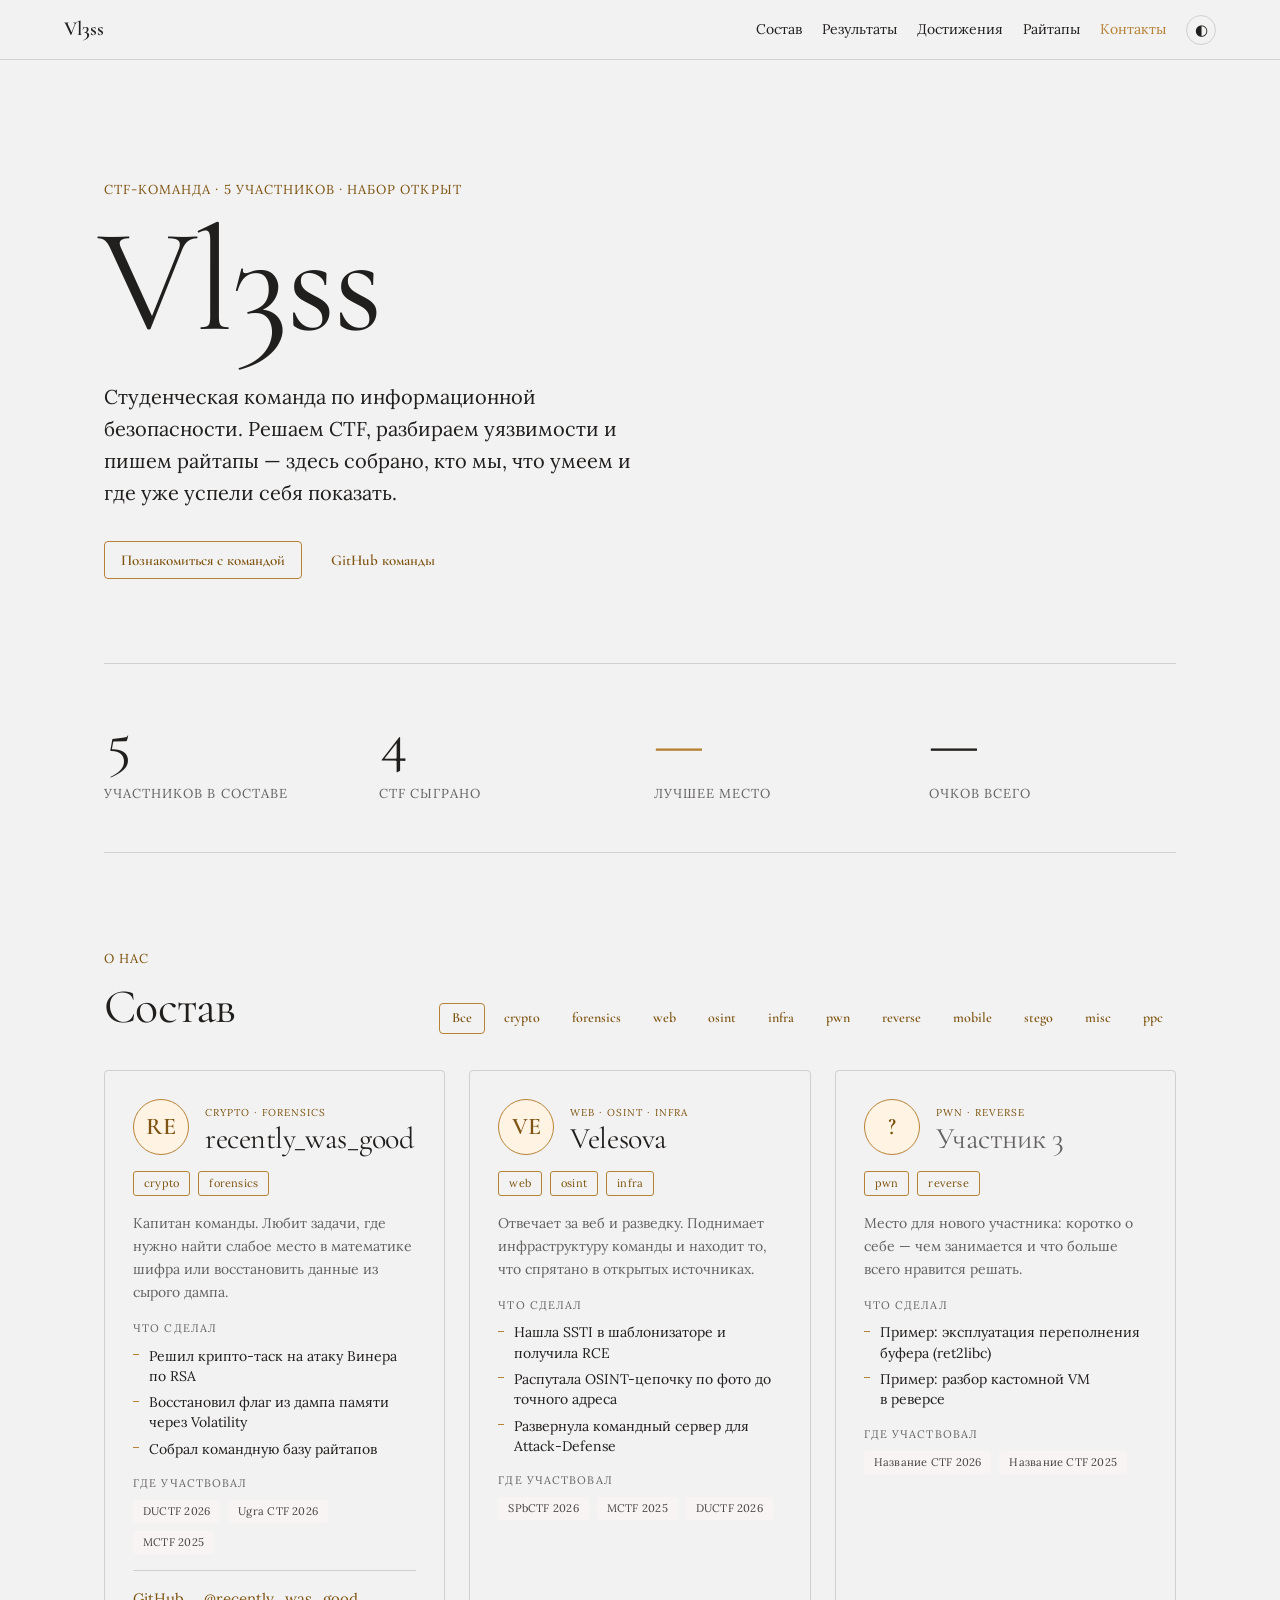
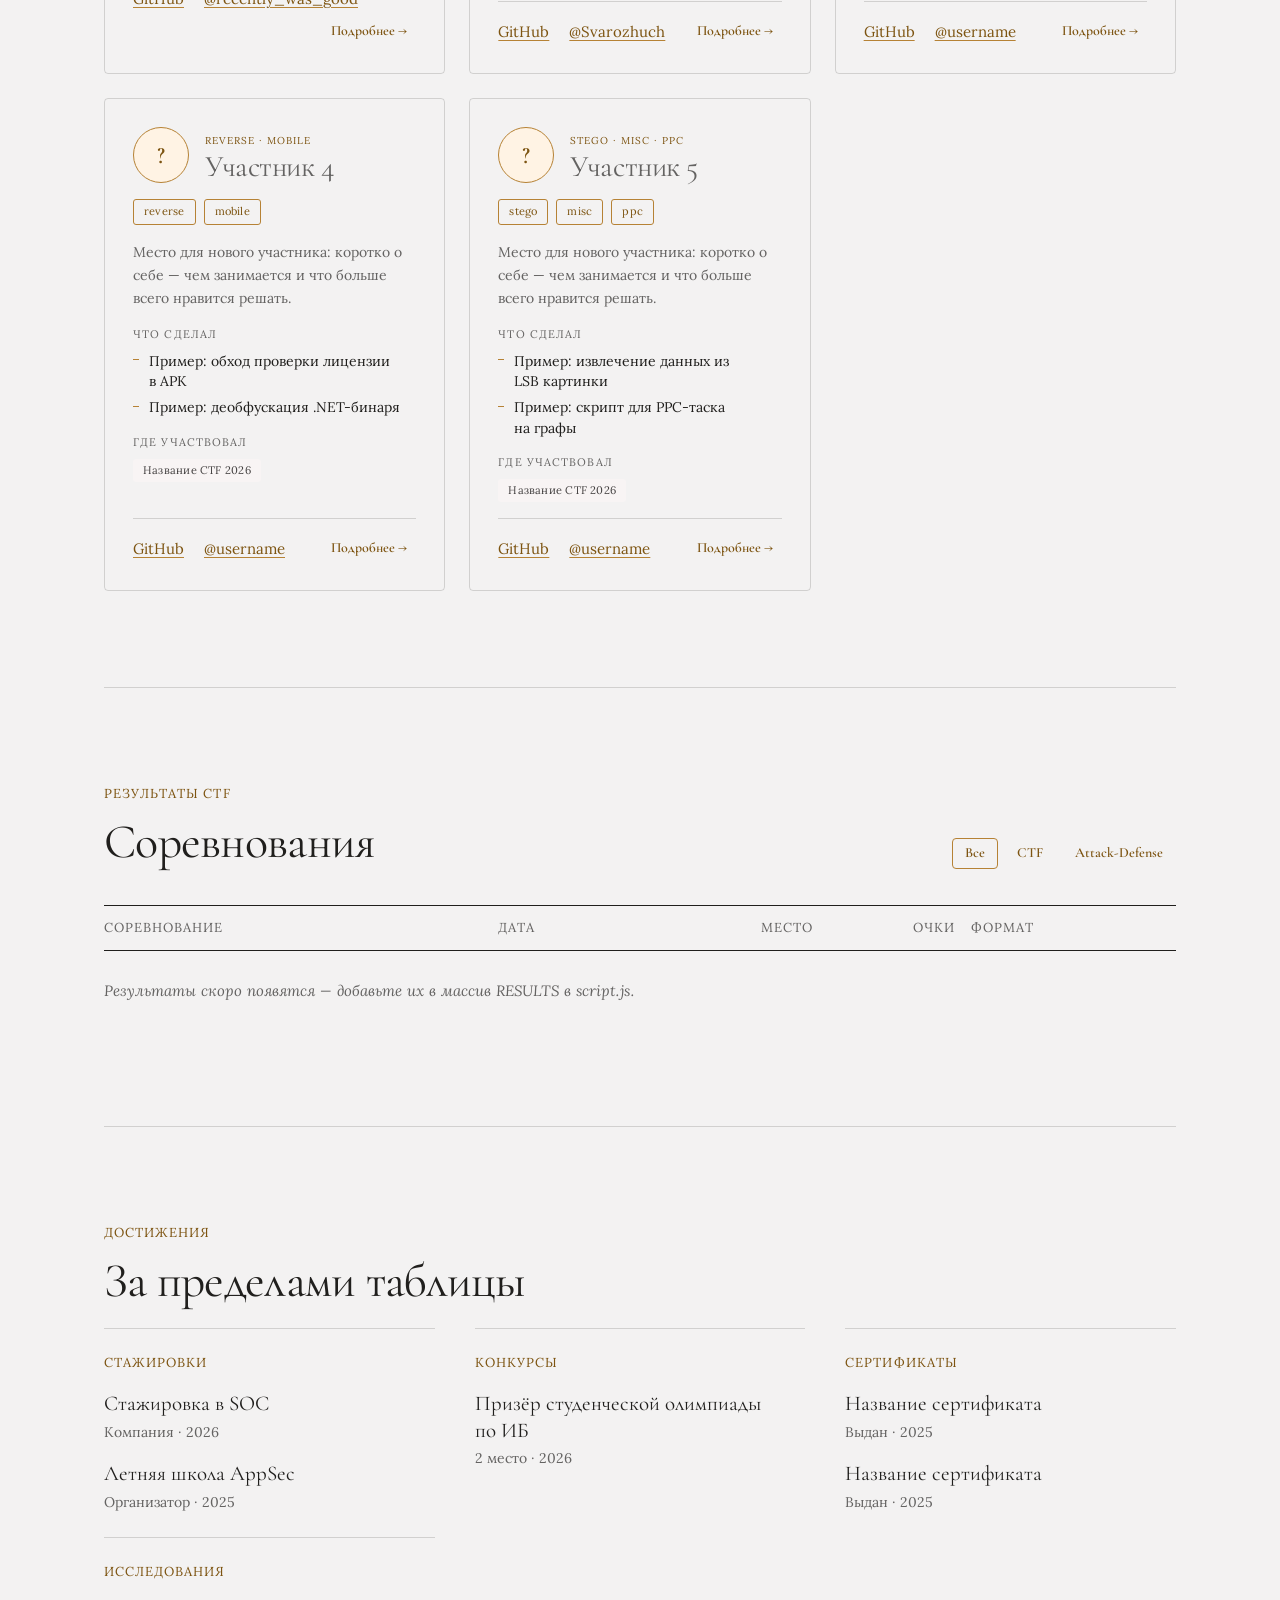
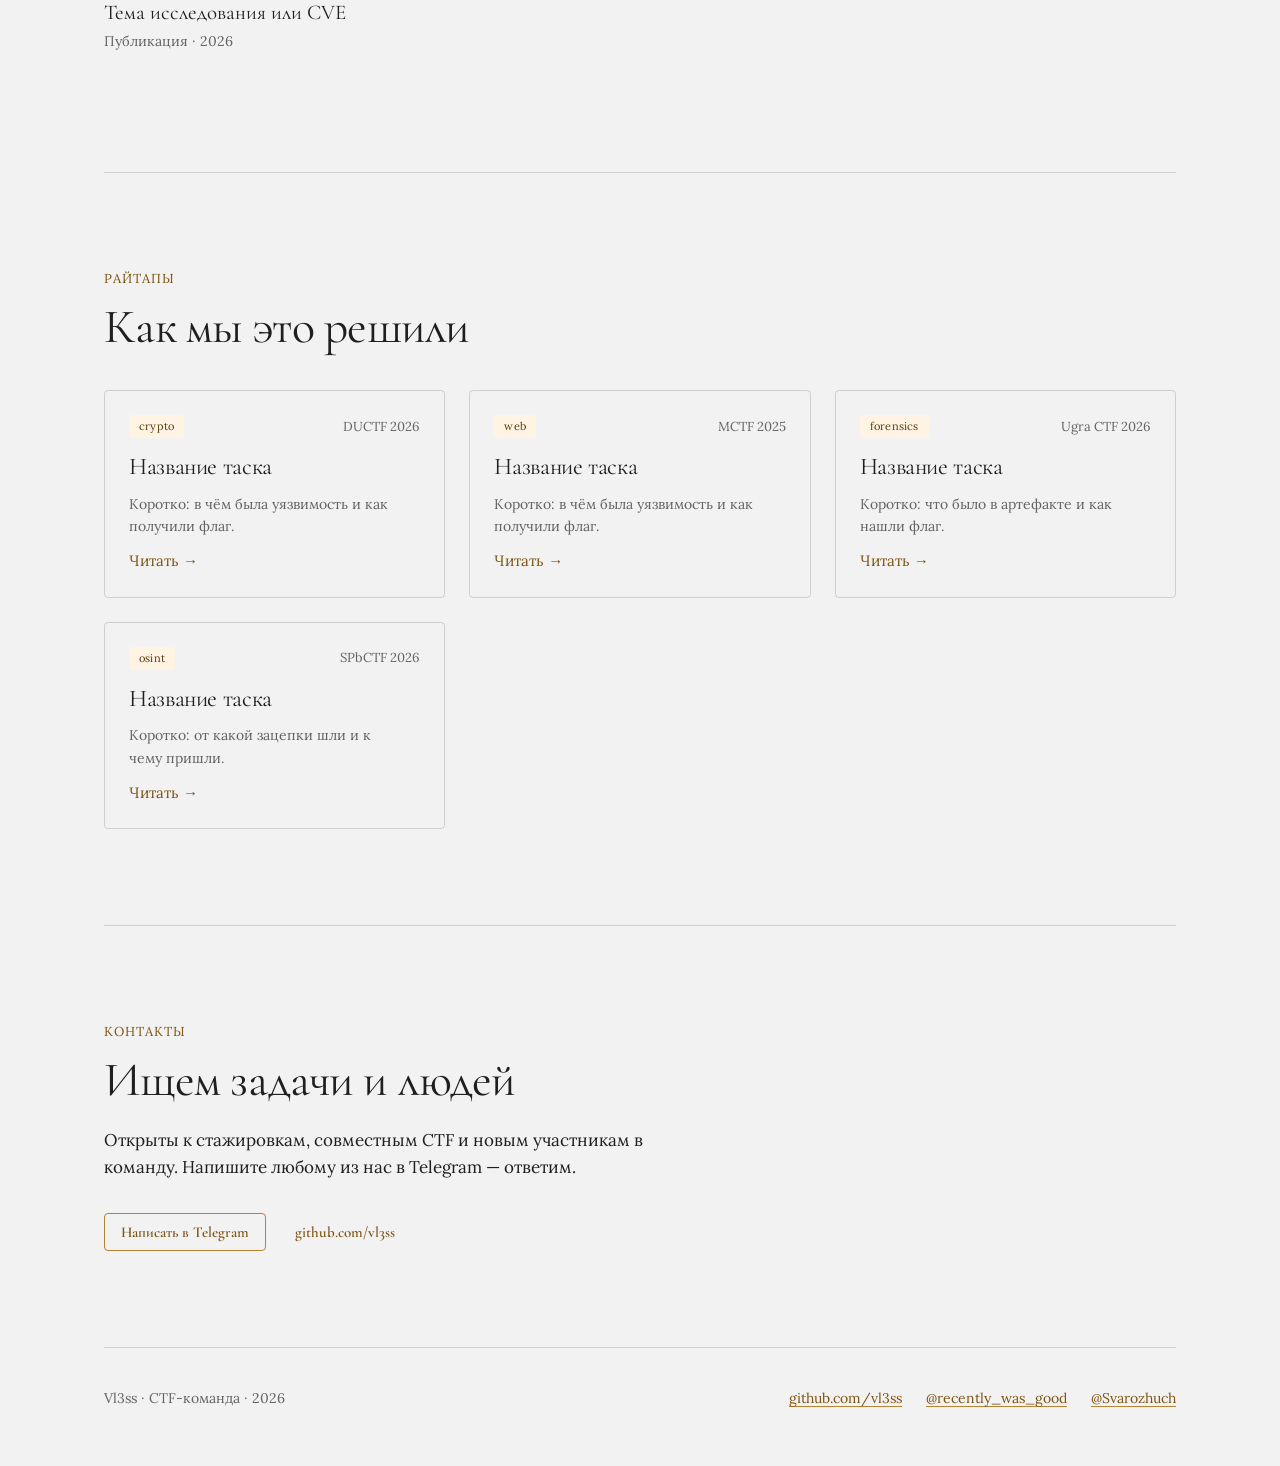
==== index.html @ 873211bb "Fix 404: serve site from repo root for GitHub Pages Pages is configured to serve from branch main, p" ====
<!DOCTYPE html>
<html lang="ru">
<head>
  <meta charset="utf-8">
  <meta name="viewport" content="width=device-width, initial-scale=1">
  <title>Vl3ss — CTF-команда</title>
  <meta name="description" content="Vl3ss — CTF-команда. Состав, результаты, достижения и райтапы.">
  <link rel="preconnect" href="https://fonts.googleapis.com">
  <link rel="preconnect" href="https://fonts.gstatic.com" crossorigin>
  <link href="https://fonts.googleapis.com/css2?family=Cormorant+Garamond:wght@400;600&family=Lora:ital,wght@0,400;0,600;1,400&display=swap" rel="stylesheet">
  <link rel="stylesheet" href="style.css">
</head>
<body>

<nav class="nav">
  <a class="nav-brand" href="#top">Vl3ss</a>
  <div class="nav-links">
    <a href="#team">Состав</a>
    <a href="#results">Результаты</a>
    <a href="#achievements">Достижения</a>
    <a href="#writeups">Райтапы</a>
    <a href="#contact">Контакты</a>
    <button class="theme-toggle" id="themeToggle" type="button" aria-label="Сменить тему">◐</button>
  </div>
</nav>

<main id="top">

  <section class="hero">
    <span class="eyebrow" id="heroEyebrow">CTF-команда</span>
    <h1 class="hero-title">Vl3ss</h1>
    <p class="hero-lead">
      Студенческая команда по информационной безопасности. Решаем CTF, разбираем уязвимости
      и пишем райтапы — здесь собрано, кто мы, что умеем и где уже успели себя показать.
    </p>
    <div class="hero-actions">
      <a class="btn btn-primary" href="#team">Познакомиться с командой</a>
      <a class="btn btn-ghost" href="https://github.com/vl3ss" target="_blank" rel="noopener">GitHub команды</a>
    </div>
  </section>

  <hr class="hr">

  <section class="stats" aria-label="Цифры" id="stats"></section>

  <hr class="hr">

  <section id="team" class="section">
    <span class="eyebrow">О нас</span>
    <div class="section-head">
      <h2>Состав</h2>
      <div class="filters" id="skillFilters"></div>
    </div>
    <div class="team-grid" id="teamGrid"></div>
  </section>

  <hr class="hr">

  <section id="results" class="section">
    <span class="eyebrow">Результаты CTF</span>
    <div class="section-head">
      <h2>Соревнования</h2>
      <div class="filters" id="formatFilters"></div>
    </div>
    <div class="table-wrap">
      <div class="results" role="table" id="resultsTable"></div>
    </div>
  </section>

  <hr class="hr">

  <section id="achievements" class="section">
    <span class="eyebrow">Достижения</span>
    <h2>За пределами таблицы</h2>
    <div class="ach-grid" id="achGrid"></div>
  </section>

  <hr class="hr">

  <section id="writeups" class="section">
    <span class="eyebrow">Райтапы</span>
    <h2>Как мы это решили</h2>
    <div class="writeup-grid" id="writeupGrid"></div>
  </section>

  <hr class="hr">

  <section id="contact" class="section contact">
    <span class="eyebrow">Контакты</span>
    <h2>Ищем задачи и людей</h2>
    <p class="contact-lead">
      Открыты к стажировкам, совместным CTF и новым участникам в команду.
      Напишите любому из нас в Telegram — ответим.
    </p>
    <div class="hero-actions">
      <a class="btn btn-primary" href="https://t.me/recently_was_good" target="_blank" rel="noopener">Написать в Telegram</a>
      <a class="btn btn-ghost" href="https://github.com/vl3ss" target="_blank" rel="noopener">github.com/vl3ss</a>
    </div>
  </section>

  <hr class="hr">

  <footer class="footer">
    <span>Vl3ss · CTF-команда · <span id="year"></span></span>
    <div class="footer-links" id="footerLinks"></div>
  </footer>
</main>

<div class="dialog-backdrop" id="dialog" hidden>
  <div class="dialog" role="dialog" aria-modal="true" aria-labelledby="dialogTitle">
    <button class="dialog-close btn btn-ghost" type="button" id="dialogClose" aria-label="Закрыть">✕</button>
    <div id="dialogContent"></div>
  </div>
</div>

<script src="script.js"></script>
</body>
</html>
---- style.css ----
:root {
  --color-bg: #f3f2f2;
  --color-surface: #eae9e9;
  --color-text: #201f1d;
  --color-accent: #b68235;
  --color-accent-strong: #7d5411;
  --color-accent-soft: #fff3e4;
  --color-accent-ink: #5a3b0a;
  --color-neutral-soft: #f8f4f4;
  --color-neutral-ink: #444141;
  --color-divider: color-mix(in srgb, var(--color-text) 16%, transparent);
  --color-muted: color-mix(in srgb, var(--color-text) 68%, transparent);

  --font-heading: "Cormorant Garamond", Georgia, serif;
  --font-body: "Lora", Georgia, serif;

  --radius-md: 4px;
  --radius-lg: 7px;
  --shadow-md: 0 3px 10px color-mix(in srgb, #2d2b2b 16%, transparent);
  --shadow-lg: 0 12px 32px color-mix(in srgb, #2d2b2b 22%, transparent);
  --gutter: clamp(16px, 5vw, 72px);
  color-scheme: light;
}

@media (prefers-color-scheme: dark) {
  :root:not([data-theme="light"]) {
    --color-bg: #1a1917;
    --color-surface: #24221f;
    --color-text: #ece8e1;
    --color-accent: #d6a45c;
    --color-accent-strong: #e7bd7e;
    --color-accent-soft: #3a2a14;
    --color-accent-ink: #f5d7a6;
    --color-neutral-soft: #2d2b28;
    --color-neutral-ink: #d7d3d3;
    color-scheme: dark;
  }
}
:root[data-theme="dark"] {
  --color-bg: #1a1917;
  --color-surface: #24221f;
  --color-text: #ece8e1;
  --color-accent: #d6a45c;
  --color-accent-strong: #e7bd7e;
  --color-accent-soft: #3a2a14;
  --color-accent-ink: #f5d7a6;
  --color-neutral-soft: #2d2b28;
  --color-neutral-ink: #d7d3d3;
  color-scheme: dark;
}

*, *::before, *::after { box-sizing: border-box; }
html { scroll-behavior: smooth; }
body {
  margin: 0;
  background: var(--color-bg);
  color: var(--color-text);
  font-family: var(--font-body);
  font-size: 15px;
  line-height: 1.55;
  text-wrap: pretty;
  transition: background .3s, color .3s;
}
h1, h2, h3 { font-family: var(--font-heading); font-weight: 400; line-height: 1.1; letter-spacing: -0.015em; margin: 0; }
p { margin: 0; }
a { color: var(--color-accent-strong); text-decoration-color: var(--color-accent); text-underline-offset: 3px; }
a:hover { color: var(--color-accent); }
:focus { outline: none; }
:focus-visible { outline: 2px solid var(--color-accent); outline-offset: 2px; }
::selection { background: color-mix(in srgb, var(--color-accent) 30%, transparent); }

.hr { height: 1px; border: 0; margin: 0; background: var(--color-divider); }
.eyebrow {
  display: block; font-size: 13px; letter-spacing: .08em; text-transform: uppercase;
  color: var(--color-accent-strong); margin-bottom: 12px;
}

/* ---------- Кнопки, теги ---------- */
.btn {
  display: inline-flex; align-items: center; justify-content: center; gap: 6px;
  cursor: pointer; text-decoration: none;
  font-family: var(--font-heading); font-weight: 600; font-size: 15px; line-height: 1.2;
  color: var(--color-text); background: transparent;
  border: 1px solid transparent; border-radius: var(--radius-md);
  padding: 9px 16px; transition: background .2s, border-color .2s;
}
.btn-primary { color: var(--color-accent-strong); border-color: var(--color-accent); }
.btn-primary:hover { background: color-mix(in srgb, var(--color-accent) 12%, transparent); }
.btn-ghost { color: var(--color-accent-strong); }
.btn-ghost:hover { background: color-mix(in srgb, var(--color-accent) 10%, transparent); }

.tag {
  display: inline-flex; align-items: center; font-size: 11px; letter-spacing: .02em;
  padding: 3px 10px; border-radius: 3px; white-space: nowrap;
}
.tag-accent { background: var(--color-accent-soft); color: var(--color-accent-ink); }
.tag-neutral { background: var(--color-neutral-soft); color: var(--color-neutral-ink); }
.tag-outline { border: 1px solid var(--color-accent); color: var(--color-accent-strong); }

/* ---------- Навигация ---------- */
.nav {
  position: sticky; top: 0; z-index: 10;
  display: flex; flex-wrap: wrap; align-items: center; gap: 8px 24px;
  padding: 14px var(--gutter);
  border-bottom: 1px solid var(--color-divider);
  background: color-mix(in srgb, var(--color-bg) 88%, transparent);
  backdrop-filter: blur(8px);
}
.nav-brand {
  font-family: var(--font-heading); font-weight: 600; font-size: 20px;
  color: var(--color-text); text-decoration: none; margin-right: auto;
}
.nav-links { display: flex; flex-wrap: wrap; align-items: center; gap: 4px 20px; }
.nav-links a { color: inherit; text-decoration: none; font-size: 14px; white-space: nowrap; }
.nav-links a:hover, .nav-links a.active { color: var(--color-accent); }
.theme-toggle {
  background: none; border: 1px solid var(--color-divider); border-radius: 50%;
  width: 30px; height: 30px; cursor: pointer; color: var(--color-text); font-size: 15px;
}
.theme-toggle:hover { border-color: var(--color-accent); color: var(--color-accent); }

main { max-width: 1200px; margin: 0 auto; padding: 0 var(--gutter); }

/* ---------- Hero ---------- */
.hero { padding: clamp(64px, 10vw, 120px) 0 clamp(48px, 7vw, 84px); }
.hero-title { font-size: clamp(64px, 12vw, 148px); line-height: .95; margin-left: -.04em; }
.hero-lead { font-size: clamp(17px, 2vw, 20px); line-height: 1.6; max-width: 46ch; margin-top: 28px; }
.hero-actions { display: flex; flex-wrap: wrap; gap: 12px; margin-top: 32px; }

/* ---------- Цифры ---------- */
.stats {
  padding: 48px 0; display: grid; gap: 36px 28px;
  grid-template-columns: repeat(auto-fit, minmax(150px, 1fr));
}
.stat-value { font-family: var(--font-heading); font-size: clamp(44px, 5vw, 60px); line-height: 1; font-feature-settings: 'tnum' 1; }
.stat-value.accent { color: var(--color-accent); }
.stat-label { font-size: 13px; letter-spacing: .08em; text-transform: uppercase; color: var(--color-muted); margin-top: 12px; }

/* ---------- Секции ---------- */
.section { padding: clamp(56px, 8vw, 96px) 0; scroll-margin-top: 60px; }
.section h2 { font-size: clamp(34px, 4vw, 48px); margin-bottom: 36px; }
.section-head { display: flex; flex-wrap: wrap; align-items: end; justify-content: space-between; gap: 16px 20px; margin-bottom: 36px; }
.section-head h2 { margin: 0; }
.filters { display: flex; flex-wrap: wrap; gap: 6px; }
.filters .btn { padding: 6px 12px; font-size: 14px; }

/* ---------- Карточки участников ---------- */
.team-grid {
  display: grid; gap: 24px;
  grid-template-columns: repeat(auto-fill, minmax(min(100%, 340px), 1fr));
}
.card {
  display: flex; flex-direction: column; gap: 16px; padding: 28px;
  border: 1px solid var(--color-divider); border-radius: var(--radius-md);
  background: transparent; color: var(--color-text);
  transition: border-color .25s, box-shadow .25s, transform .25s, opacity .3s;
}
.card:hover { border-color: var(--color-accent); box-shadow: var(--shadow-md); transform: translateY(-2px); }
.card.is-hidden { display: none; }
.card-top { display: flex; align-items: center; gap: 16px; }
.avatar {
  flex: none; width: 56px; height: 56px; border-radius: 50%;
  display: grid; place-items: center;
  font-family: var(--font-heading); font-size: 24px; font-weight: 600;
  color: var(--color-accent-strong);
  border: 1px solid var(--color-accent);
  background: var(--color-accent-soft);
}
.card-kicker { font-size: 10px; letter-spacing: .1em; text-transform: uppercase; color: var(--color-accent-strong); }
.card-title { font-size: 30px; word-break: break-word; }
.card-title .placeholder { color: var(--color-muted); }
.tags { display: flex; flex-wrap: wrap; gap: 8px; }
.card-bio { font-size: 14px; line-height: 1.65; color: var(--color-muted); }
.card-block h4 {
  margin: 0 0 8px; font-family: var(--font-body); font-weight: 400;
  font-size: 11px; letter-spacing: .1em; text-transform: uppercase; color: var(--color-muted);
}
.card-list { list-style: none; margin: 0; padding: 0; display: grid; gap: 6px; font-size: 14px; }
.card-list li { position: relative; padding-left: 16px; line-height: 1.45; }
.card-list li::before { content: ''; position: absolute; left: 0; top: .6em; width: 6px; height: 1px; background: var(--color-accent); }
.card-foot {
  display: flex; flex-wrap: wrap; align-items: center; gap: 8px 20px;
  margin-top: auto; padding-top: 16px; border-top: 1px solid var(--color-divider); font-size: 15px;
}
.card-foot .more { margin-left: auto; padding: 4px 8px; font-size: 14px; }

/* ---------- Таблица результатов ---------- */
.table-wrap { overflow-x: auto; -webkit-overflow-scrolling: touch; }
.results { min-width: 600px; border-top: 1px solid var(--color-text); font-feature-settings: 'tnum' 1; }
.results .row {
  display: grid; grid-template-columns: minmax(0, 2.4fr) 1.2fr .7fr .8fr 1.3fr;
  gap: 16px; align-items: center; padding: 14px 0;
  border-bottom: 1px solid var(--color-divider); font-size: 15px;
}
.results .row:not(.head):hover { background: var(--color-accent-soft); }
.results .head { padding: 12px 0; border-bottom-color: var(--color-text); font-size: 13px; letter-spacing: .08em; text-transform: uppercase; color: var(--color-muted); }
.results .name { font-family: var(--font-heading); font-size: 19px; }
.results .num { text-align: right; }
.results .empty { padding: 28px 0; color: var(--color-muted); font-style: italic; }

/* ---------- Достижения ---------- */
.ach-grid { display: grid; gap: 0 40px; grid-template-columns: repeat(auto-fit, minmax(min(100%, 240px), 1fr)); margin-top: -16px; }
.ach-col { padding: 24px 0; border-top: 1px solid var(--color-divider); }
.ach-item { margin-top: 18px; }
.ach-item p:first-child { font-family: var(--font-heading); font-size: 21px; line-height: 1.25; }
.ach-item p + p { font-size: 14px; color: var(--color-muted); margin-top: 4px; }

/* ---------- Райтапы ---------- */
.writeup-grid { display: grid; gap: 24px; grid-template-columns: repeat(auto-fit, minmax(min(100%, 260px), 1fr)); }
.writeup { gap: 12px; padding: 24px; text-decoration: none; }
.writeup:hover { color: var(--color-text); }
.writeup-top { display: flex; justify-content: space-between; align-items: center; gap: 12px; font-size: 13px; color: var(--color-muted); }
.writeup h3 { font-size: 24px; margin-top: 4px; }
.writeup p { font-size: 14px; line-height: 1.6; color: var(--color-muted); flex: 1; }
.writeup .read { color: var(--color-accent-strong); font-size: 15px; }

/* ---------- Контакты, футер ---------- */
.contact-lead { font-size: 17px; line-height: 1.6; max-width: 52ch; margin-top: -16px; }
.footer {
  padding: 40px 0 56px; display: flex; flex-wrap: wrap; justify-content: space-between; gap: 16px;
  font-size: 14px; color: var(--color-muted);
}
.footer-links { display: flex; flex-wrap: wrap; gap: 8px 24px; }

/* ---------- Диалог (подробное резюме) ---------- */
.dialog-backdrop {
  position: fixed; inset: 0; z-index: 50; display: grid; place-items: center; padding: 16px;
  background: color-mix(in srgb, #2d2b2b 55%, transparent);
  animation: fade .2s ease;
}
.dialog-backdrop[hidden] { display: none; }
.dialog {
  position: relative; width: min(620px, 100%); max-height: calc(100vh - 32px); overflow-y: auto;
  display: flex; flex-direction: column; gap: 20px;
  padding: clamp(24px, 4vw, 40px); border-radius: var(--radius-lg);
  background: var(--color-surface); border: 1px solid var(--color-divider); box-shadow: var(--shadow-lg);
  animation: rise .25s ease;
}
.dialog-close { position: absolute; top: 12px; right: 12px; width: 36px; height: 36px; padding: 0; }
.dialog .card-title { font-size: 40px; }
.dialog section + section { padding-top: 16px; border-top: 1px solid var(--color-divider); }
.timeline { list-style: none; margin: 0; padding: 0; display: grid; gap: 12px; }
.timeline li { display: grid; grid-template-columns: 64px 1fr; gap: 12px; font-size: 14px; }
.timeline .year { font-family: var(--font-heading); font-size: 18px; color: var(--color-accent-strong); line-height: 1.2; }

@keyframes fade { from { opacity: 0; } }
@keyframes rise { from { opacity: 0; transform: translateY(12px); } }

/* Появление при прокрутке */
.reveal { opacity: 0; transform: translateY(16px); transition: opacity .6s ease, transform .6s ease; }
.reveal.visible { opacity: 1; transform: none; }
@media (prefers-reduced-motion: reduce) {
  html { scroll-behavior: auto; }
  .reveal { opacity: 1; transform: none; transition: none; }
  .card:hover { transform: none; }
}
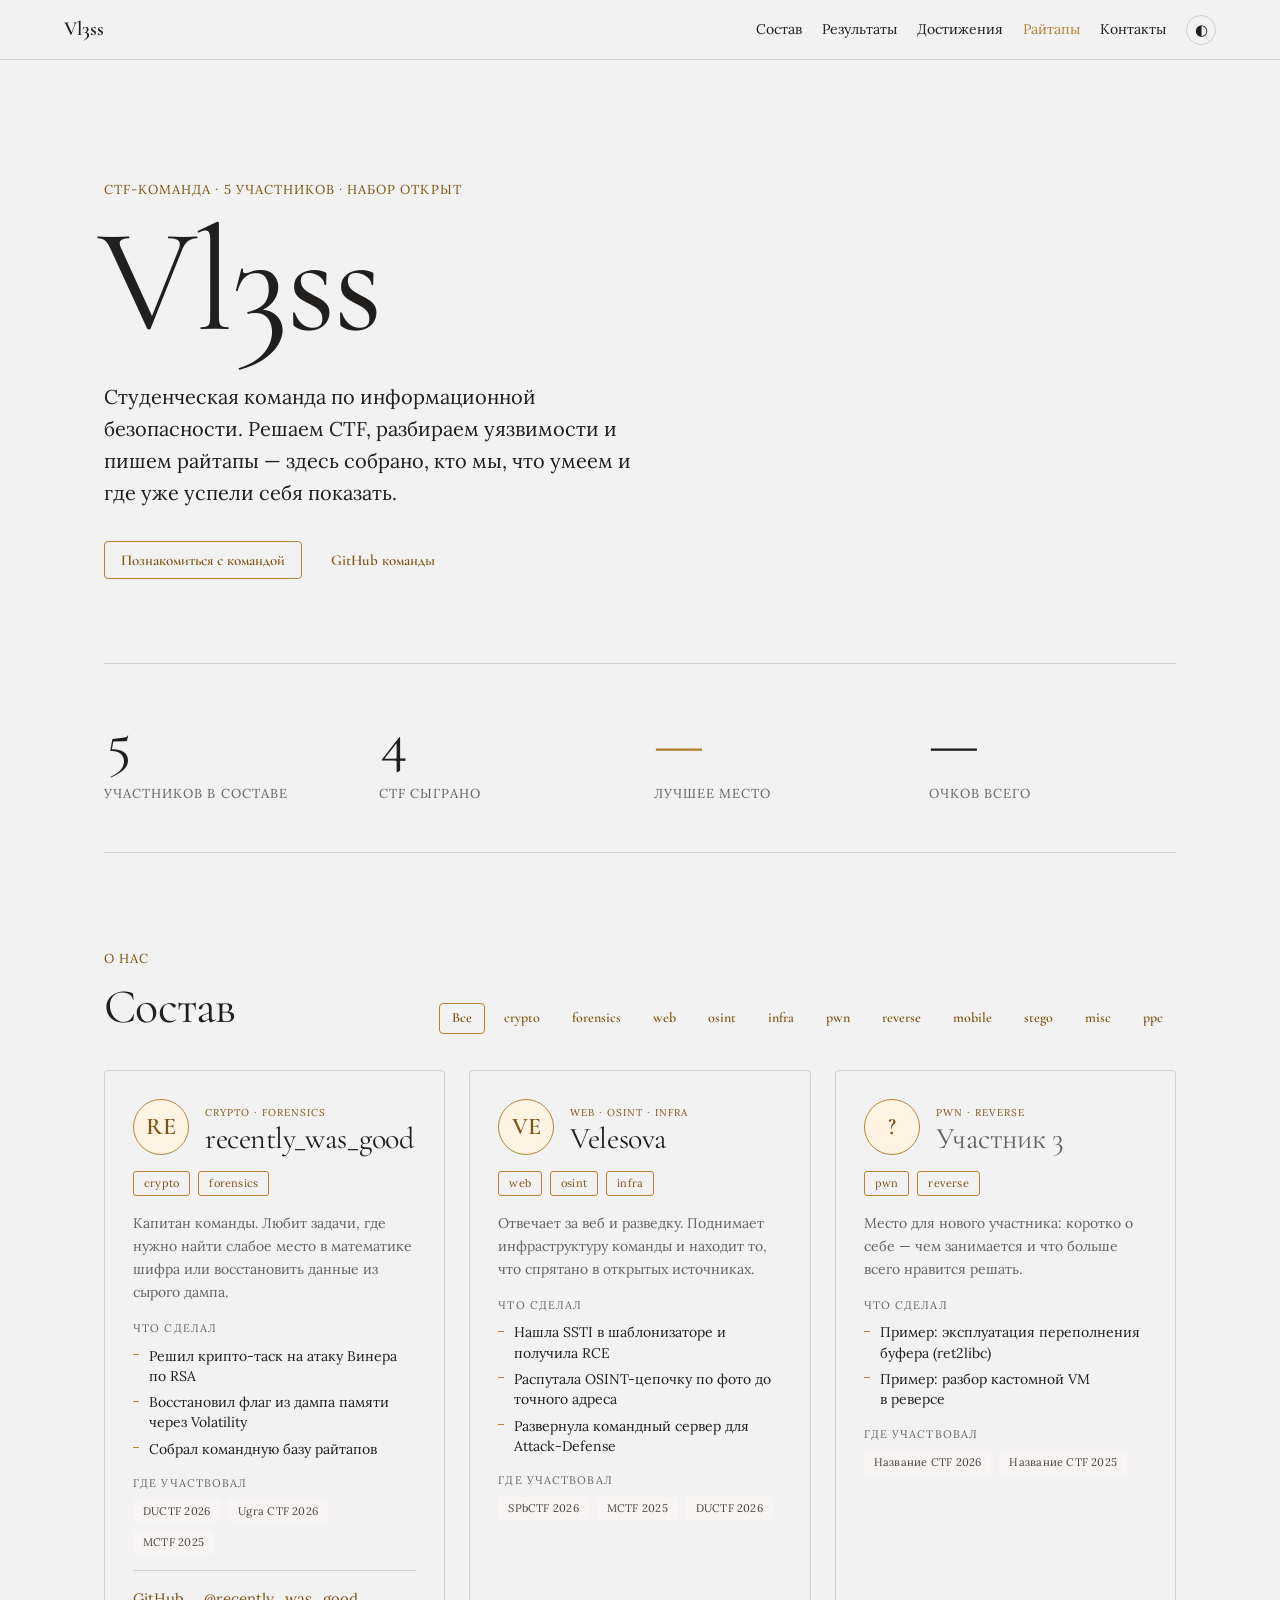
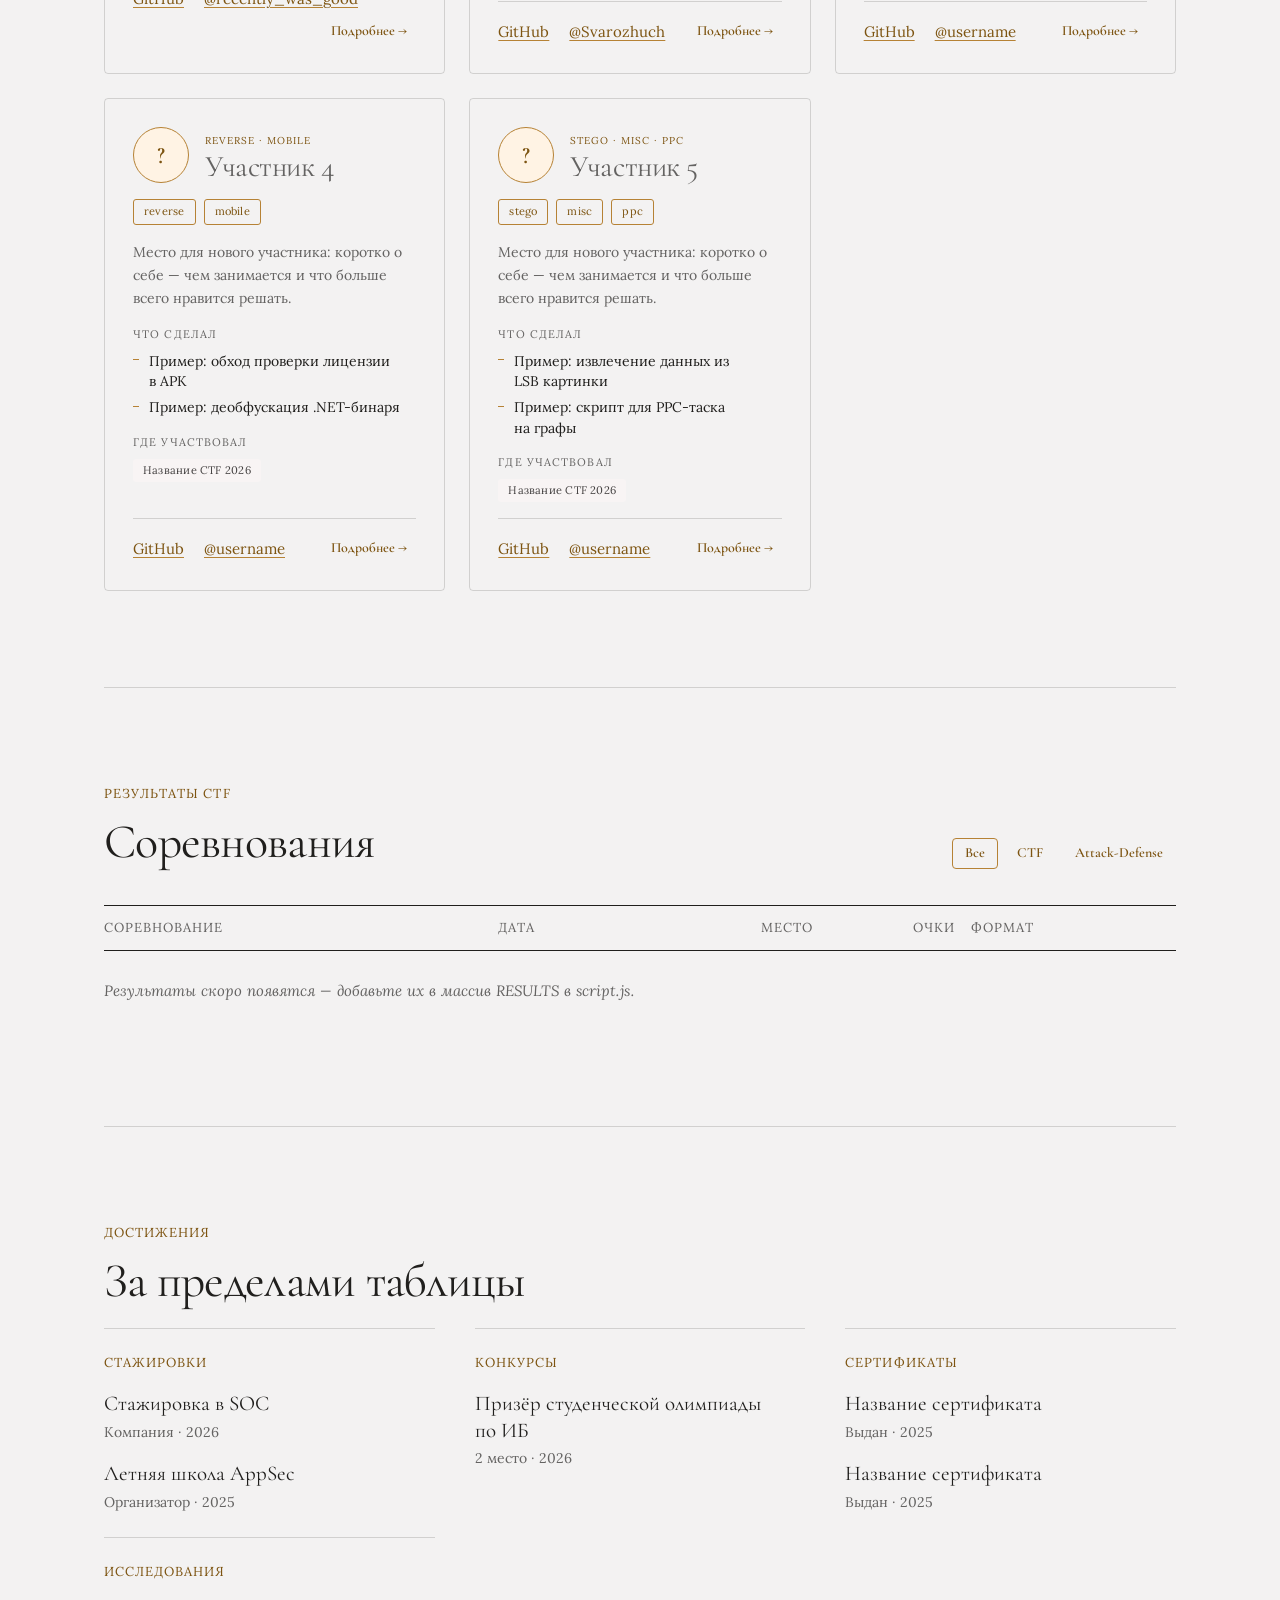
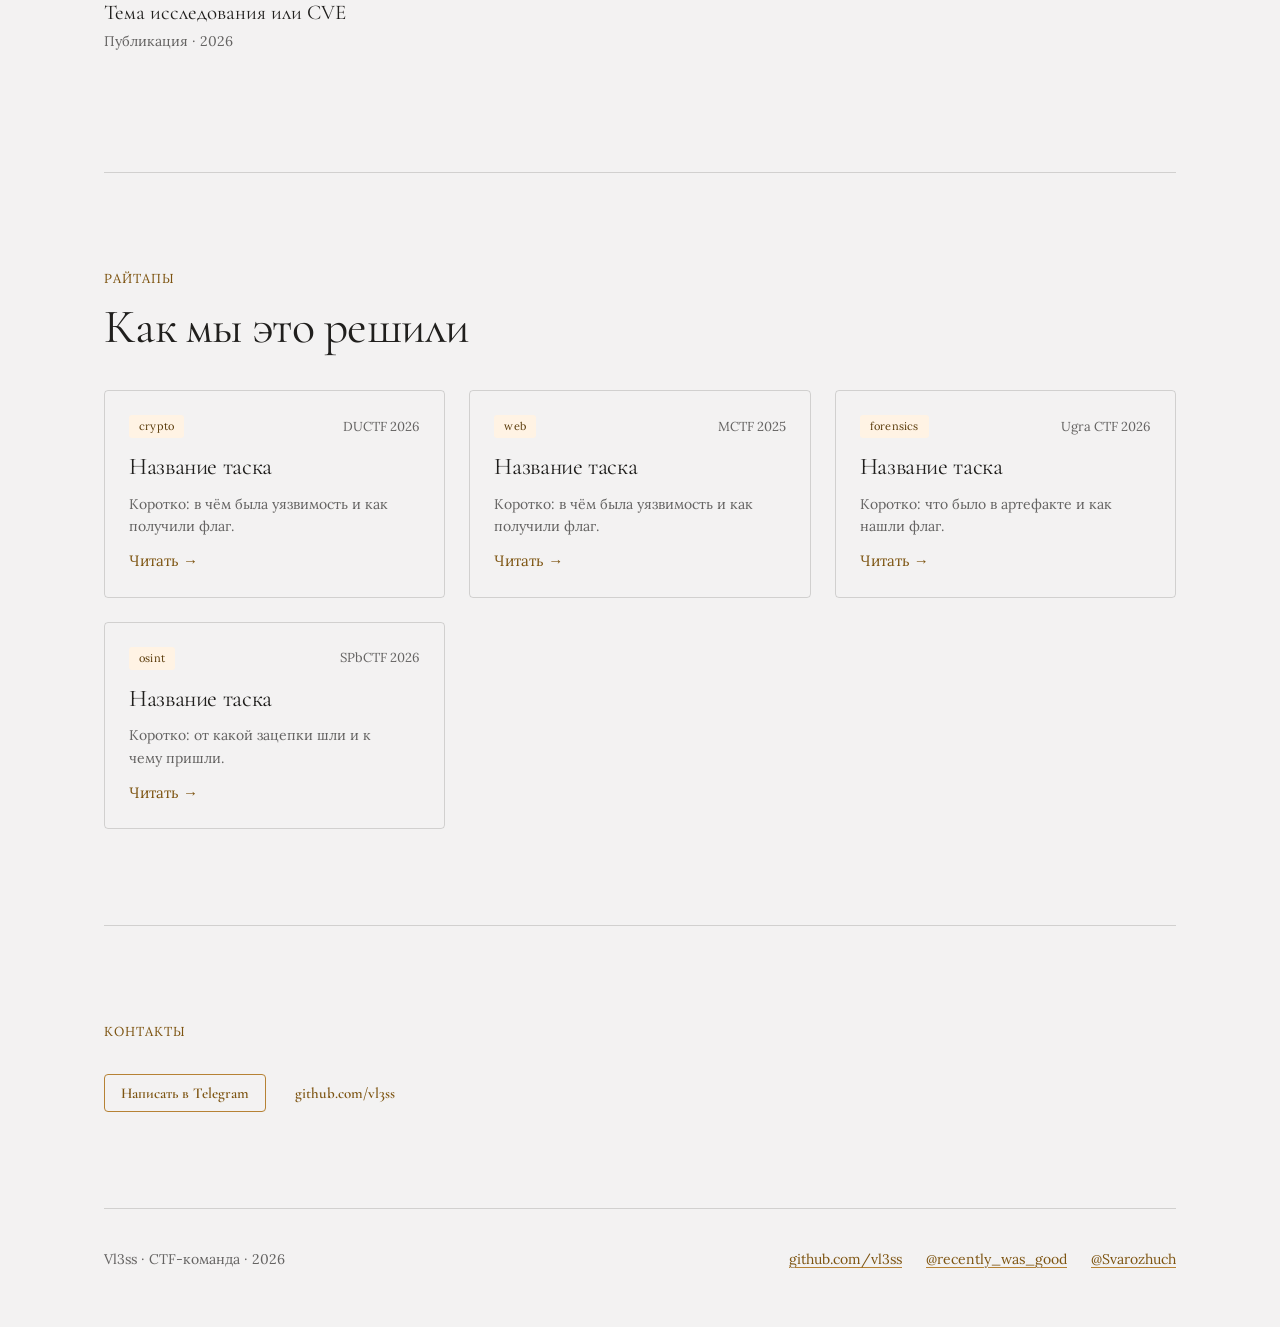
==== commit 585f2ee8: "Delete text from contacts" ====
--- a/index.html
+++ b/index.html
@@ -87,11 +87,6 @@
 
   <section id="contact" class="section contact">
     <span class="eyebrow">Контакты</span>
-    <h2>Ищем задачи и людей</h2>
-    <p class="contact-lead">
-      Открыты к стажировкам, совместным CTF и новым участникам в команду.
-      Напишите любому из нас в Telegram — ответим.
-    </p>
     <div class="hero-actions">
       <a class="btn btn-primary" href="https://t.me/recently_was_good" target="_blank" rel="noopener">Написать в Telegram</a>
       <a class="btn btn-ghost" href="https://github.com/vl3ss" target="_blank" rel="noopener">github.com/vl3ss</a>
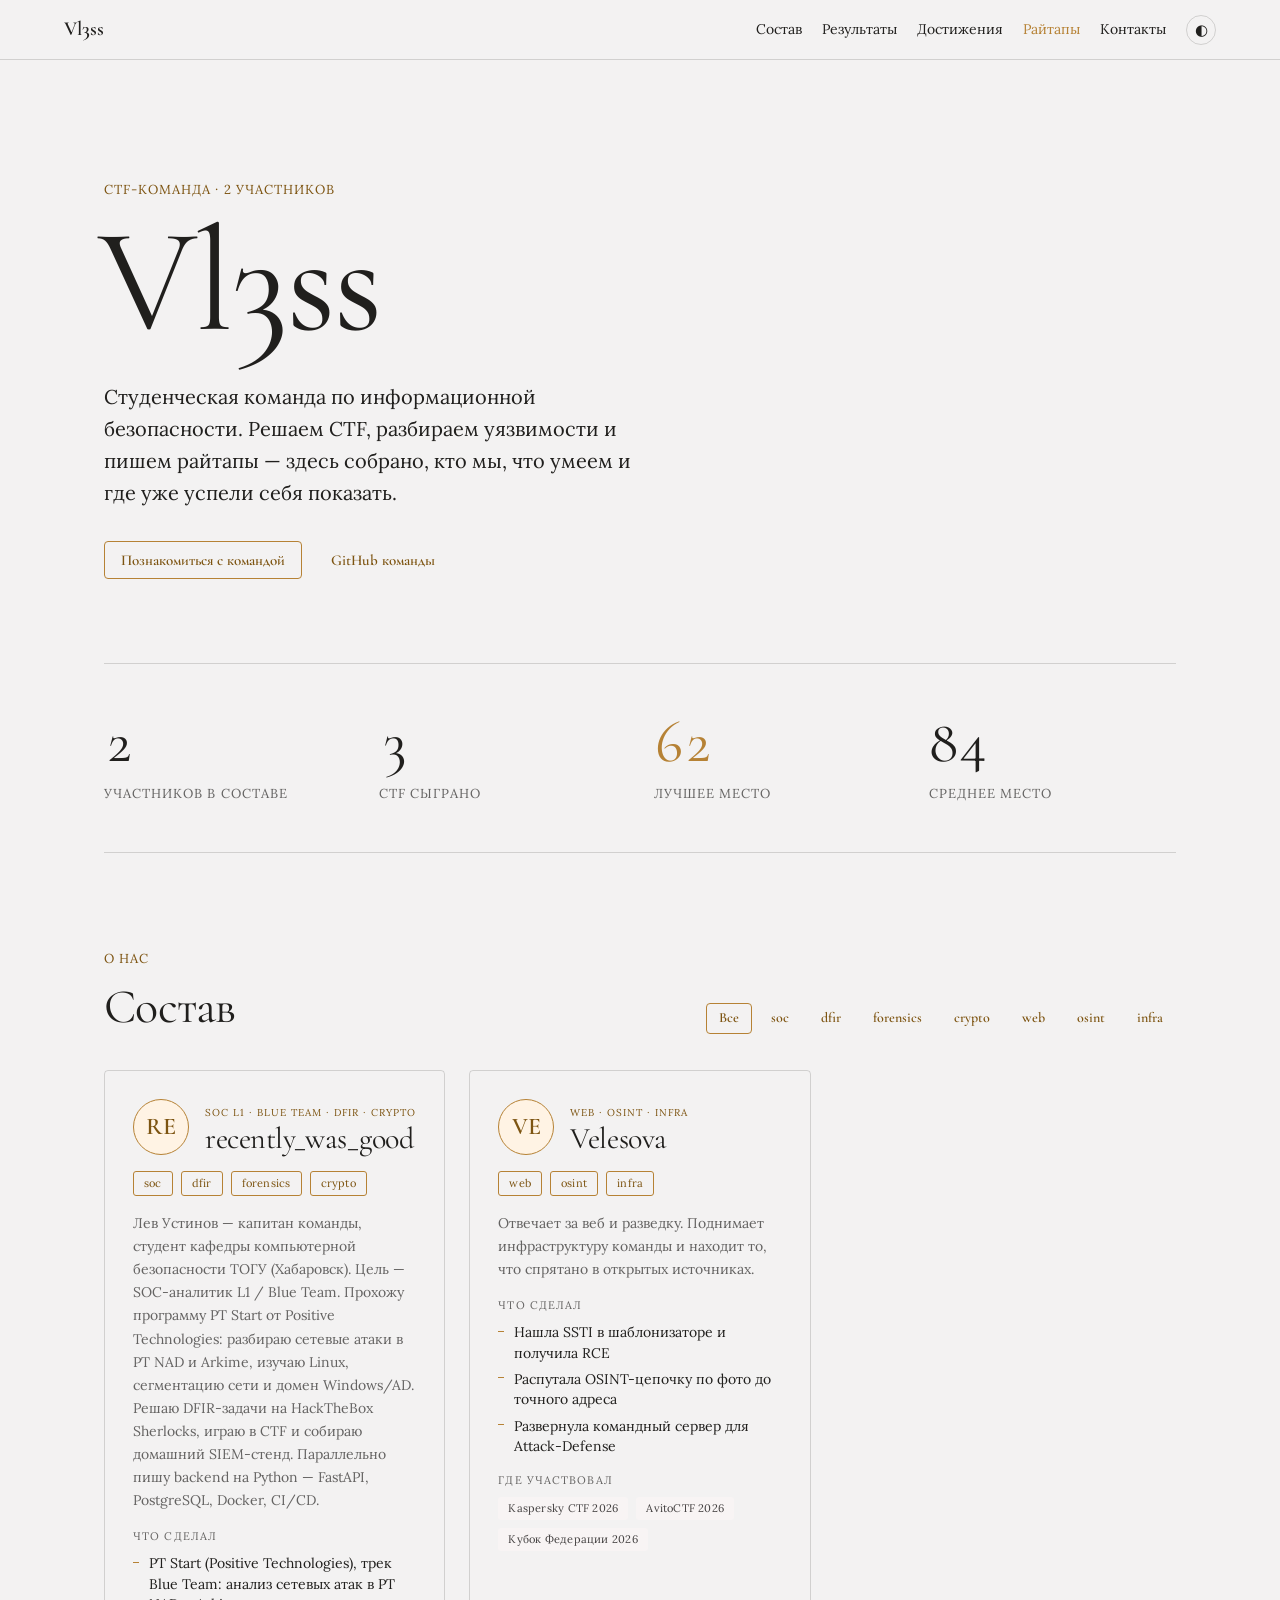
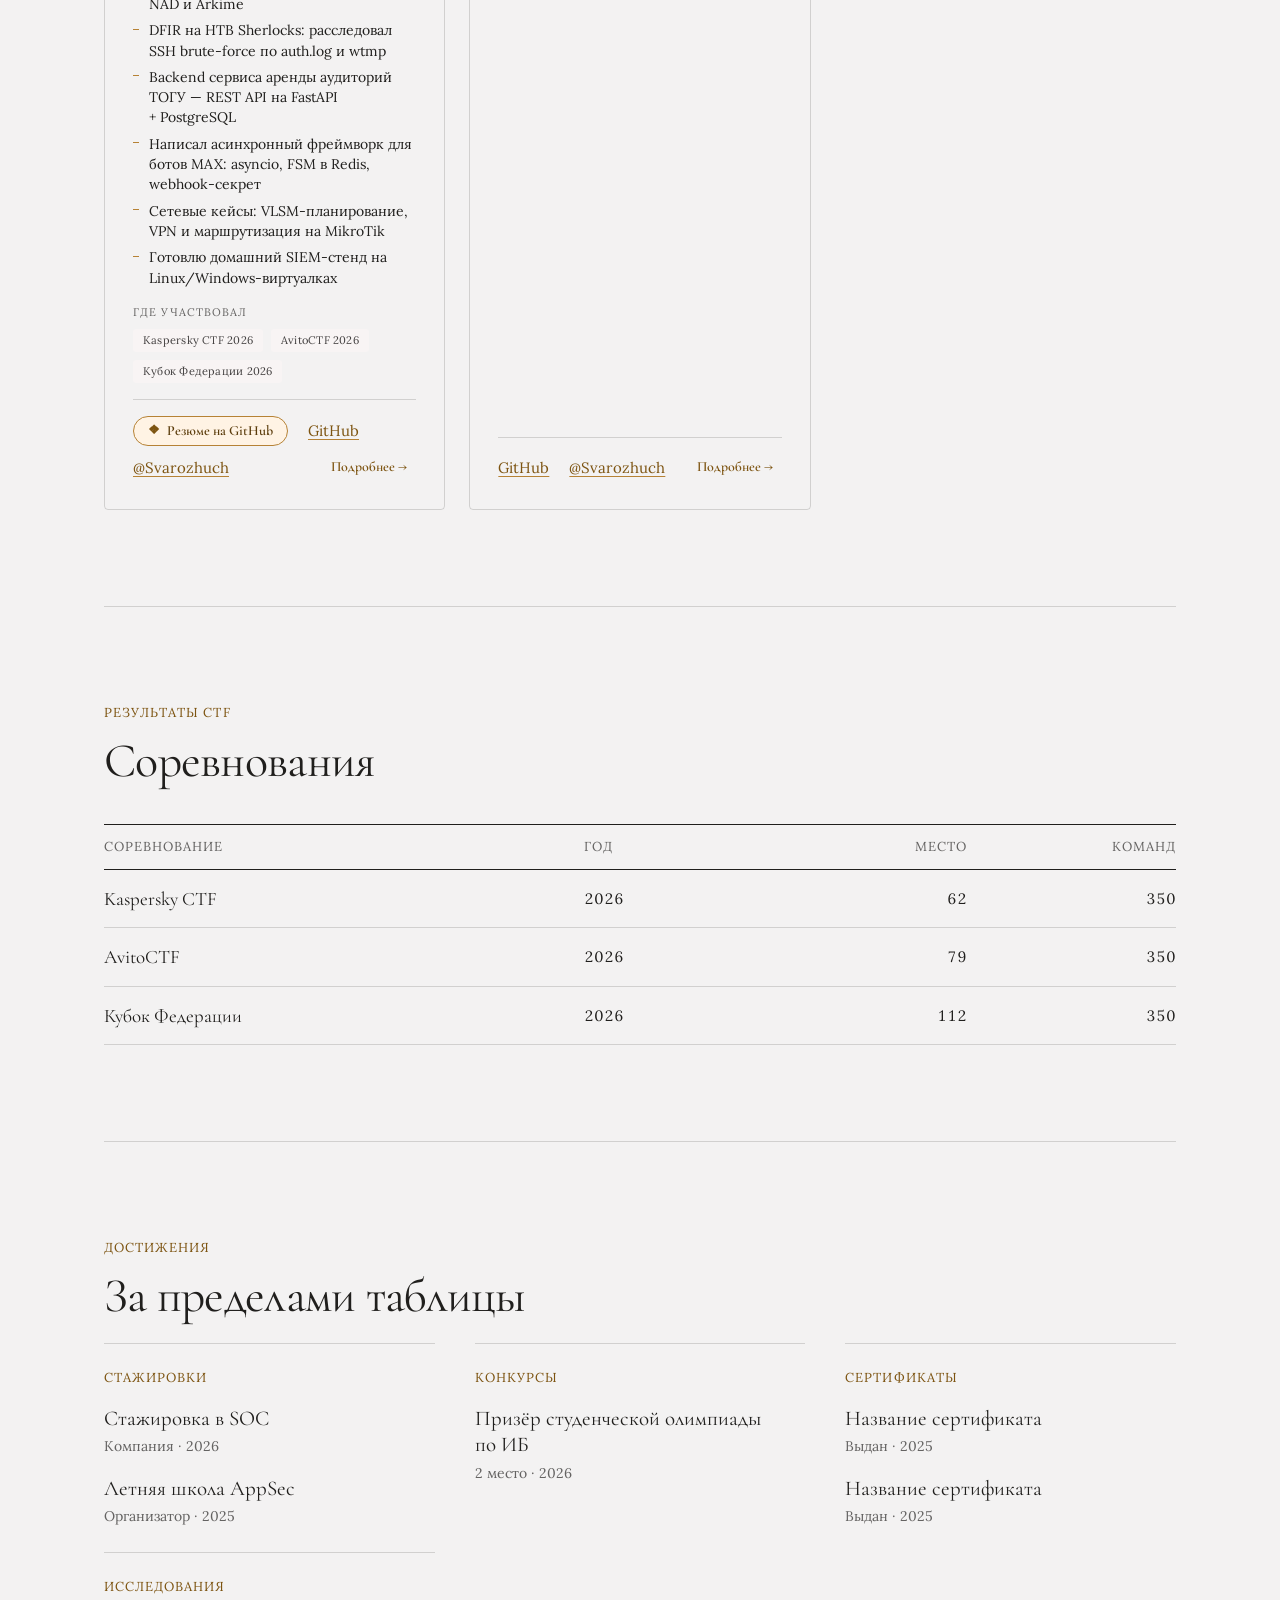
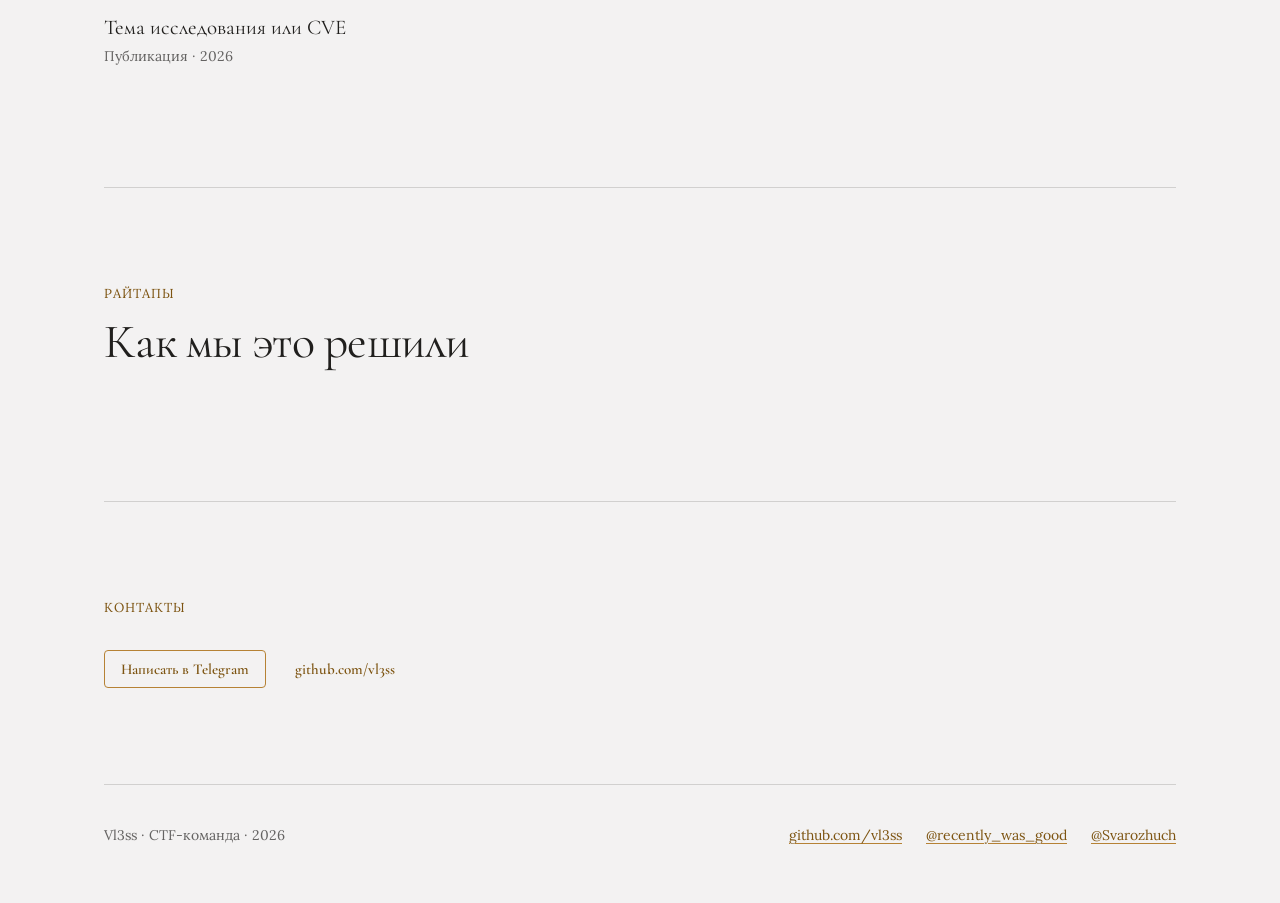
==== commit 3cdef4b4: "Add fixxing" ====
--- a/index.html
+++ b/index.html
@@ -60,7 +60,6 @@
     <span class="eyebrow">Результаты CTF</span>
     <div class="section-head">
       <h2>Соревнования</h2>
-      <div class="filters" id="formatFilters"></div>
     </div>
     <div class="table-wrap">
       <div class="results" role="table" id="resultsTable"></div>
--- a/style.css
+++ b/style.css
@@ -183,12 +183,26 @@
   margin-top: auto; padding-top: 16px; border-top: 1px solid var(--color-divider); font-size: 15px;
 }
 .card-foot .more { margin-left: auto; padding: 4px 8px; font-size: 14px; }
+.resume-link {
+  display: inline-flex; align-items: center; gap: 7px;
+  font-family: var(--font-heading); font-weight: 600; font-size: 14px; line-height: 1;
+  color: var(--color-accent-ink); text-decoration: none;
+  padding: 7px 14px; border: 1px solid var(--color-accent); border-radius: 999px;
+  background: var(--color-accent-soft);
+  transition: background .2s, transform .2s, box-shadow .2s;
+}
+.resume-link:hover {
+  color: var(--color-accent-ink);
+  background: color-mix(in srgb, var(--color-accent) 22%, transparent);
+  transform: translateY(-1px); box-shadow: var(--shadow-md);
+}
+.resume-link .resume-ico { color: var(--color-accent-strong); font-size: 13px; }
 
 /* ---------- Таблица результатов ---------- */
 .table-wrap { overflow-x: auto; -webkit-overflow-scrolling: touch; }
-.results { min-width: 600px; border-top: 1px solid var(--color-text); font-feature-settings: 'tnum' 1; }
+.results { min-width: 480px; border-top: 1px solid var(--color-text); font-feature-settings: 'tnum' 1; }
 .results .row {
-  display: grid; grid-template-columns: minmax(0, 2.4fr) 1.2fr .7fr .8fr 1.3fr;
+  display: grid; grid-template-columns: minmax(0, 2.4fr) 1fr .9fr 1fr;
   gap: 16px; align-items: center; padding: 14px 0;
   border-bottom: 1px solid var(--color-divider); font-size: 15px;
 }
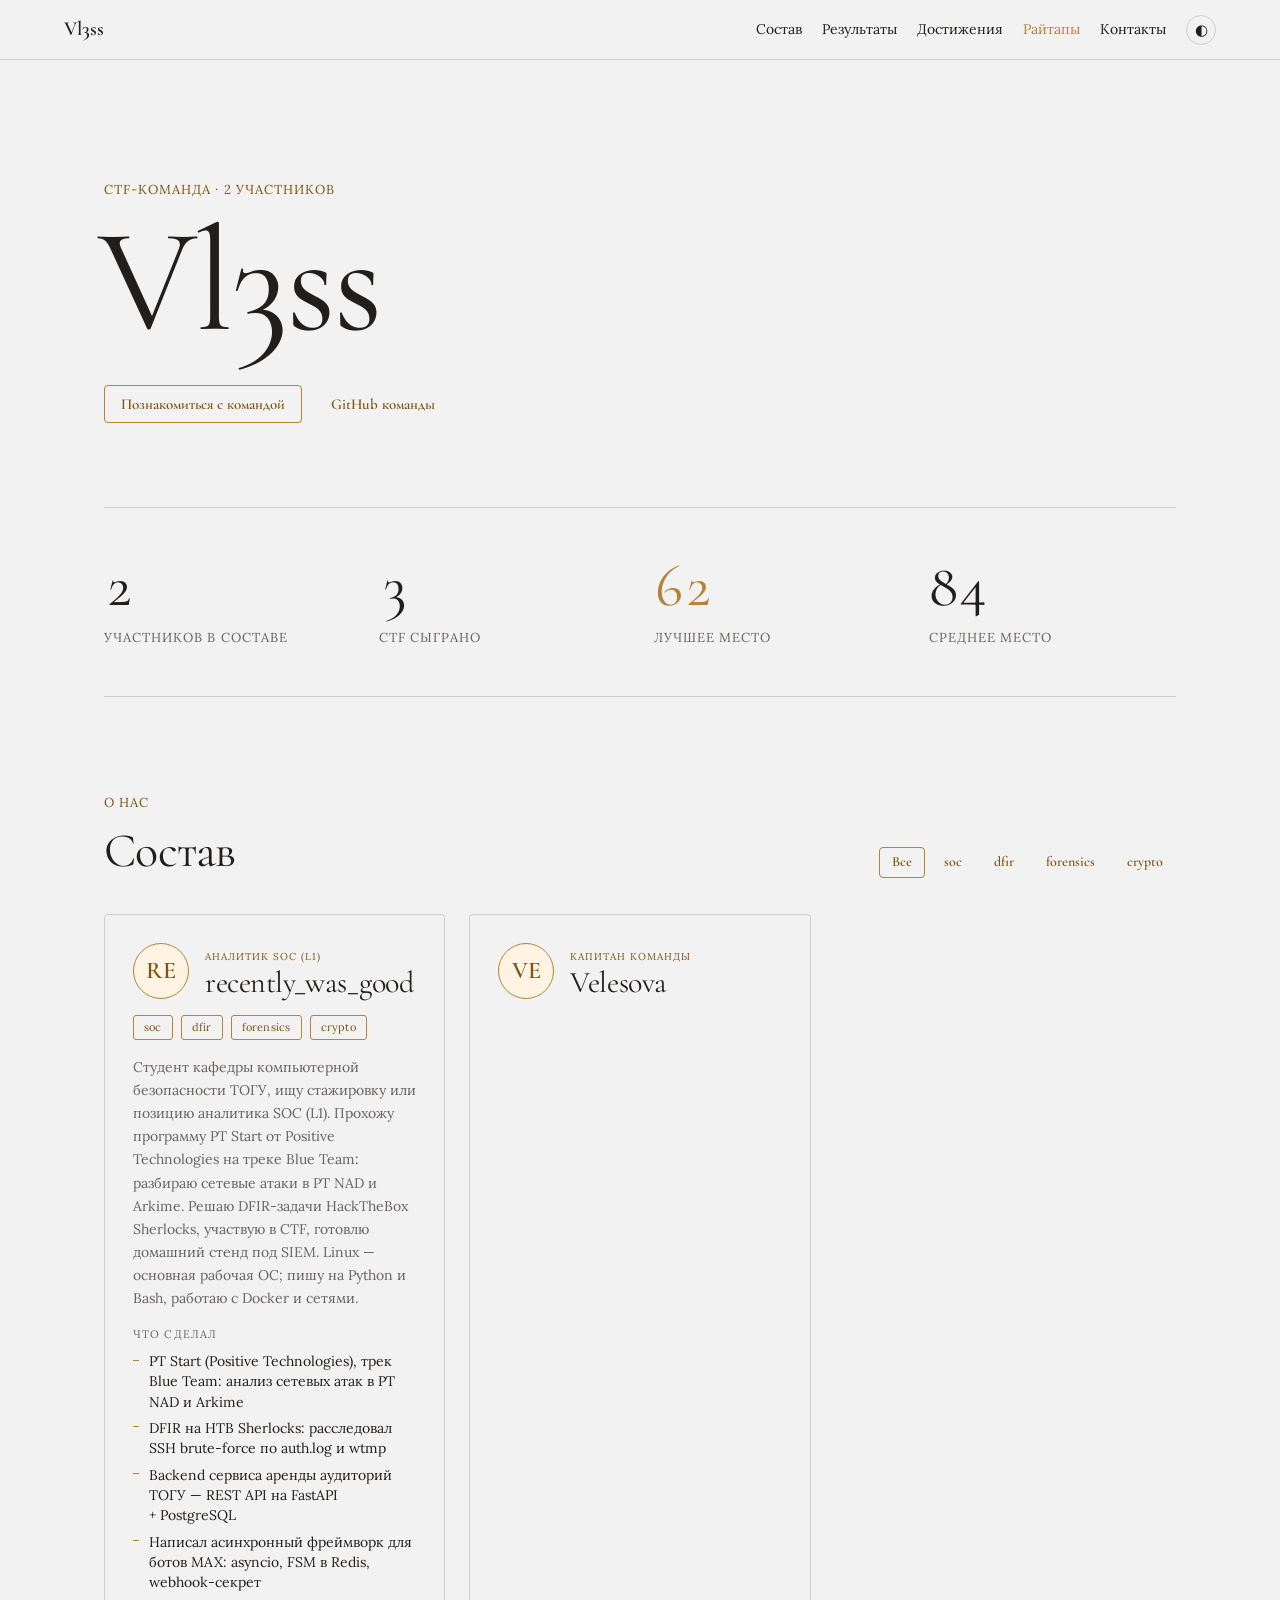
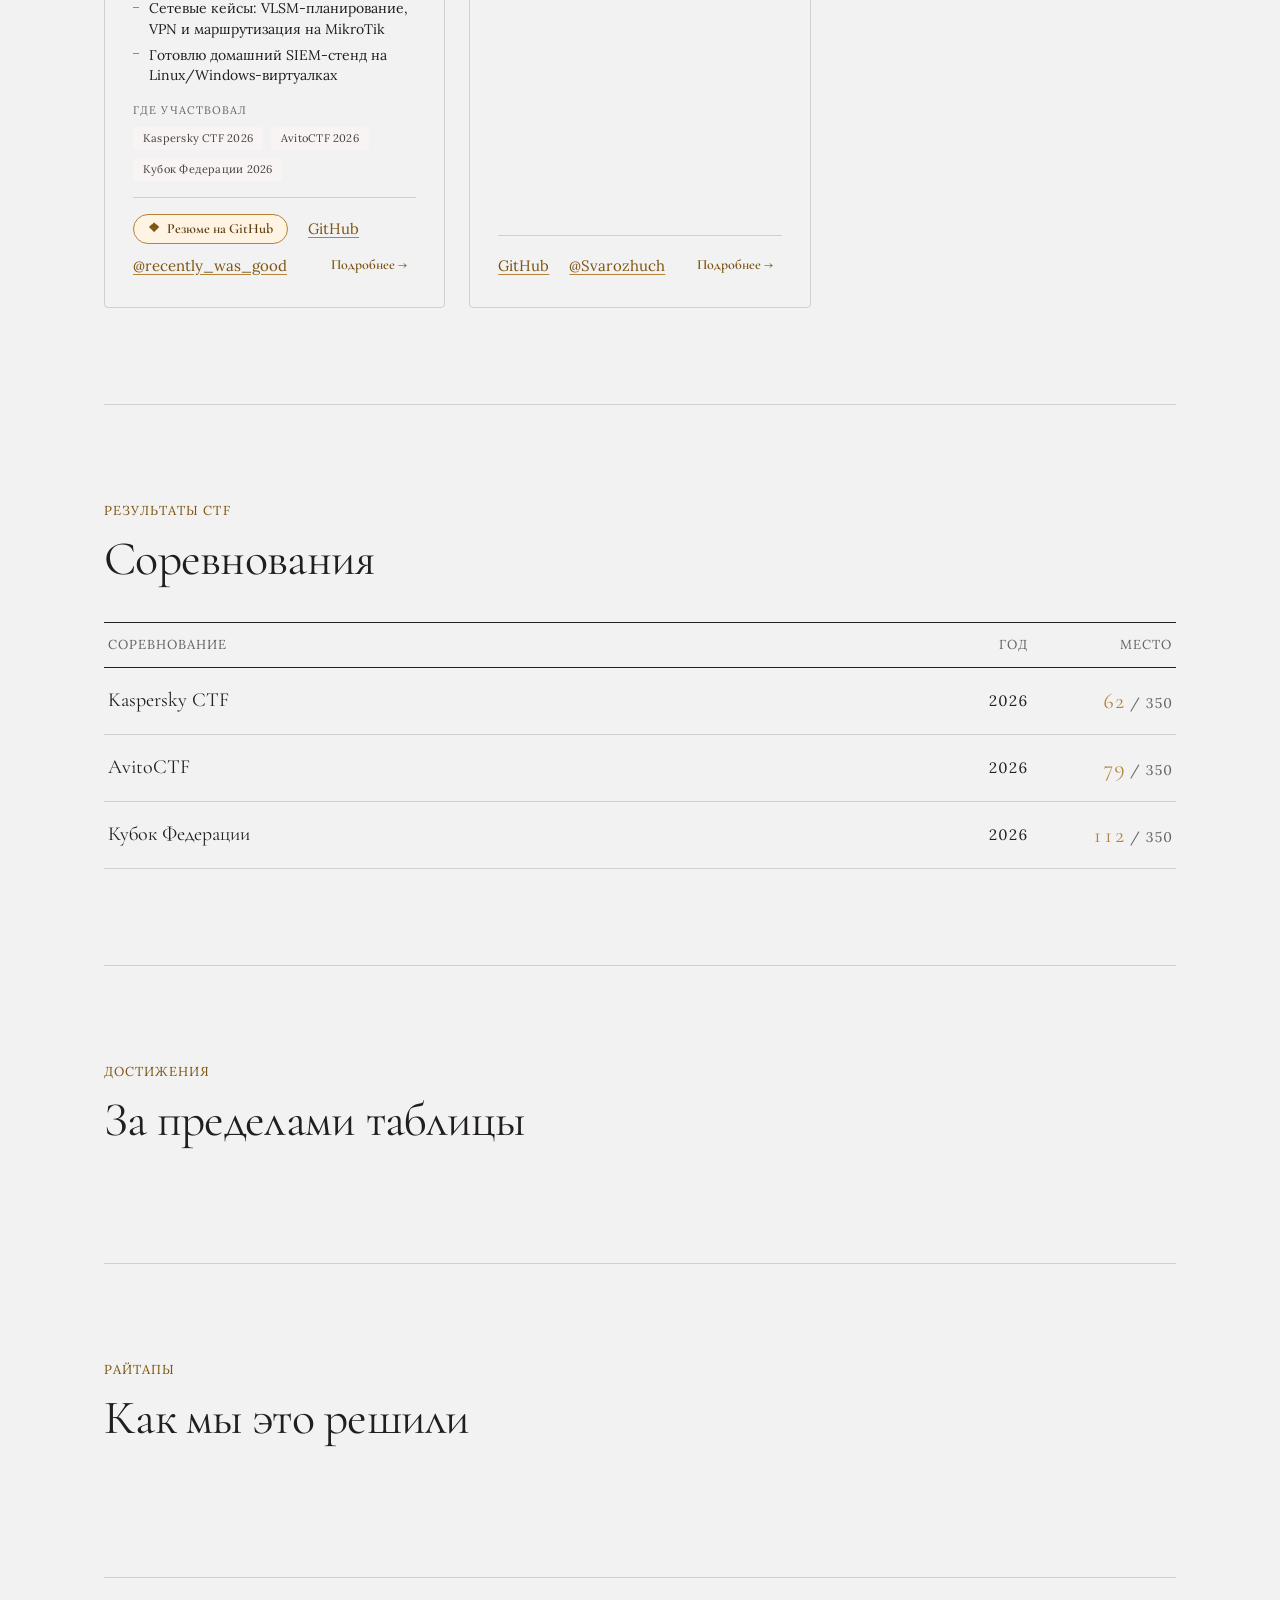
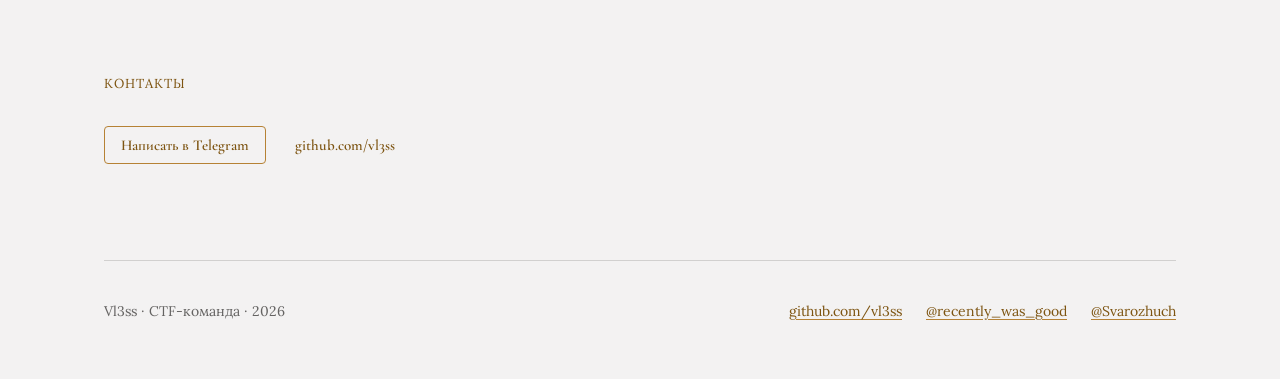
==== commit 072e046f: "Add fixxing" ====
--- a/index.html
+++ b/index.html
@@ -29,10 +29,6 @@
   <section class="hero">
     <span class="eyebrow" id="heroEyebrow">CTF-команда</span>
     <h1 class="hero-title">Vl3ss</h1>
-    <p class="hero-lead">
-      Студенческая команда по информационной безопасности. Решаем CTF, разбираем уязвимости
-      и пишем райтапы — здесь собрано, кто мы, что умеем и где уже успели себя показать.
-    </p>
     <div class="hero-actions">
       <a class="btn btn-primary" href="#team">Познакомиться с командой</a>
       <a class="btn btn-ghost" href="https://github.com/vl3ss" target="_blank" rel="noopener">GitHub команды</a>
--- a/style.css
+++ b/style.css
@@ -200,16 +200,18 @@
 
 /* ---------- Таблица результатов ---------- */
 .table-wrap { overflow-x: auto; -webkit-overflow-scrolling: touch; }
-.results { min-width: 480px; border-top: 1px solid var(--color-text); font-feature-settings: 'tnum' 1; }
+.results { min-width: 420px; border-top: 1px solid var(--color-text); font-feature-settings: 'tnum' 1; }
 .results .row {
-  display: grid; grid-template-columns: minmax(0, 2.4fr) 1fr .9fr 1fr;
-  gap: 16px; align-items: center; padding: 14px 0;
+  display: grid; grid-template-columns: minmax(0, 1fr) 100px 120px;
+  gap: 24px; align-items: center; padding: 16px 4px;
   border-bottom: 1px solid var(--color-divider); font-size: 15px;
 }
 .results .row:not(.head):hover { background: var(--color-accent-soft); }
-.results .head { padding: 12px 0; border-bottom-color: var(--color-text); font-size: 13px; letter-spacing: .08em; text-transform: uppercase; color: var(--color-muted); }
-.results .name { font-family: var(--font-heading); font-size: 19px; }
-.results .num { text-align: right; }
+.results .head { padding: 12px 4px; border-bottom-color: var(--color-text); font-size: 13px; letter-spacing: .08em; text-transform: uppercase; color: var(--color-muted); }
+.results .name { font-family: var(--font-heading); font-size: 20px; }
+.results .num { text-align: right; font-variant-numeric: tabular-nums; }
+.results .place { font-family: var(--font-heading); font-size: 22px; color: var(--color-accent); }
+.results .place-total { color: var(--color-muted); font-size: 14px; }
 .results .empty { padding: 28px 0; color: var(--color-muted); font-style: italic; }
 
 /* ---------- Достижения ---------- */
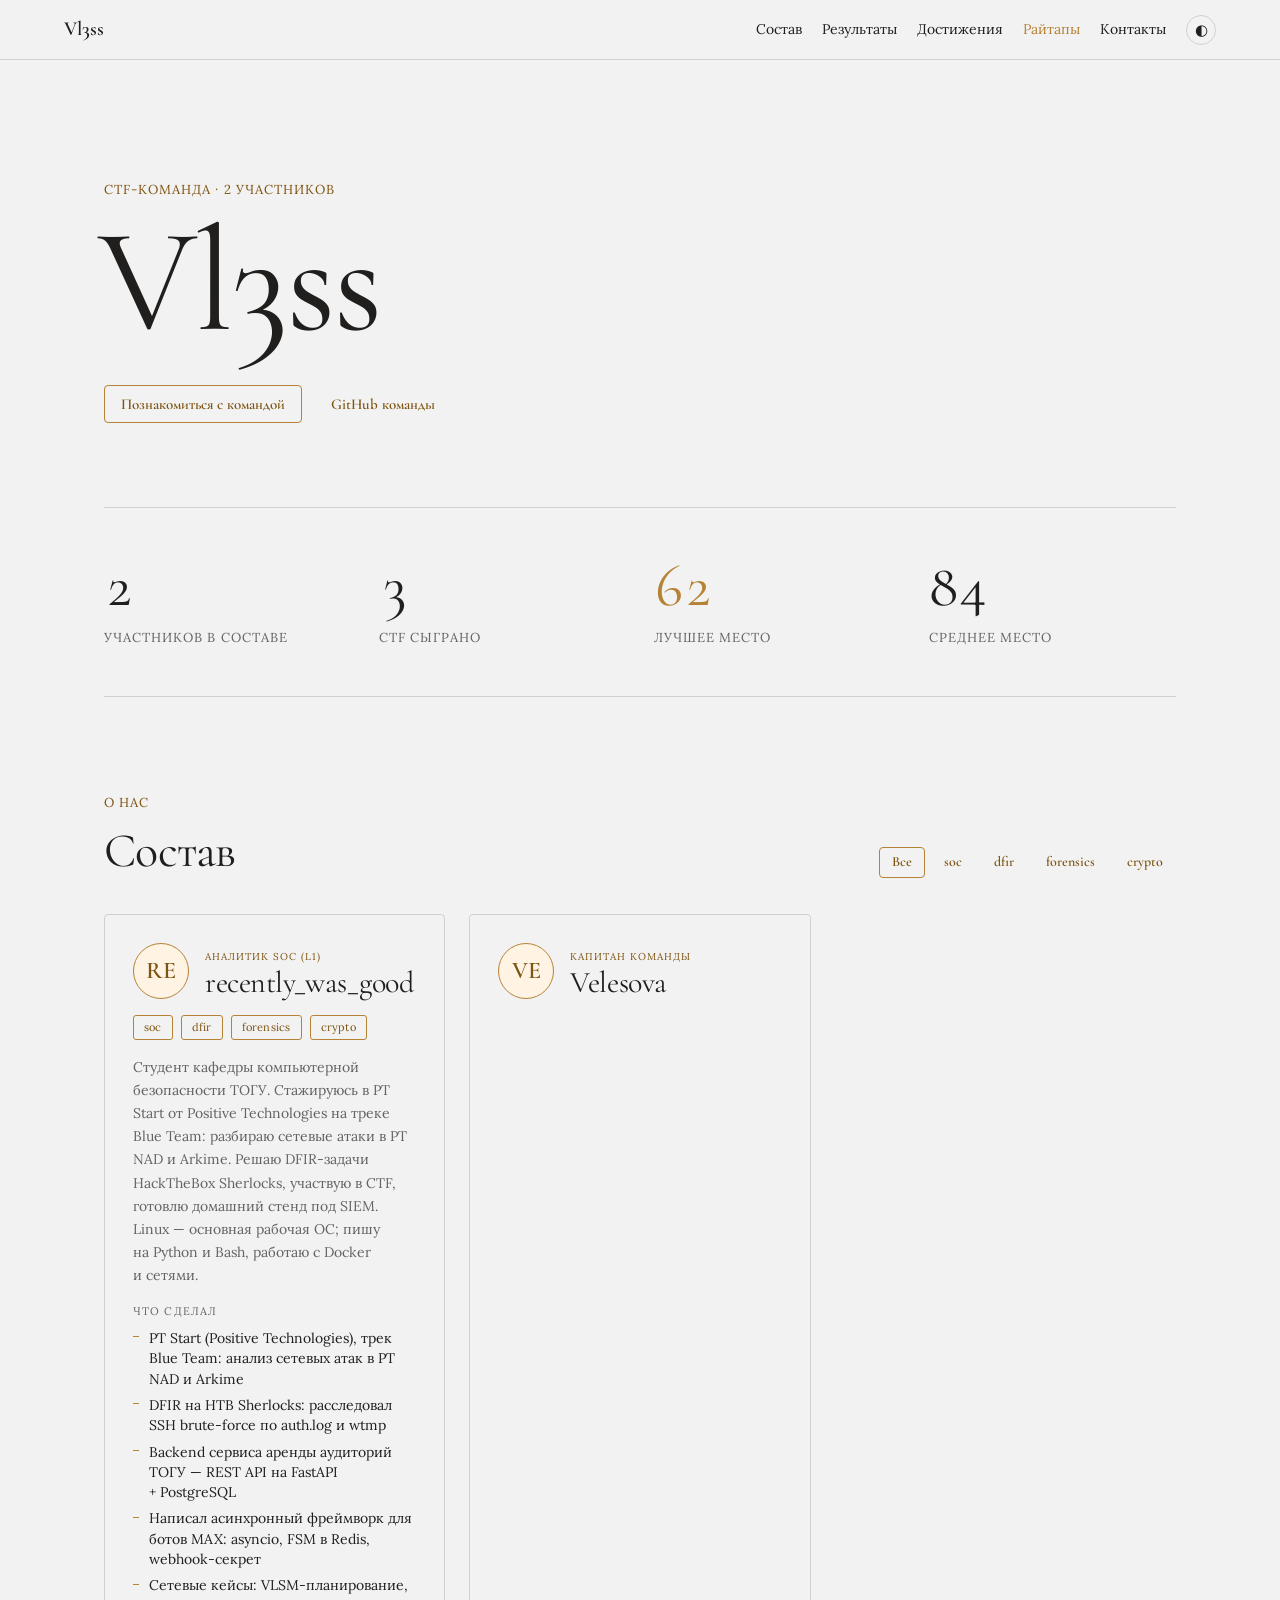
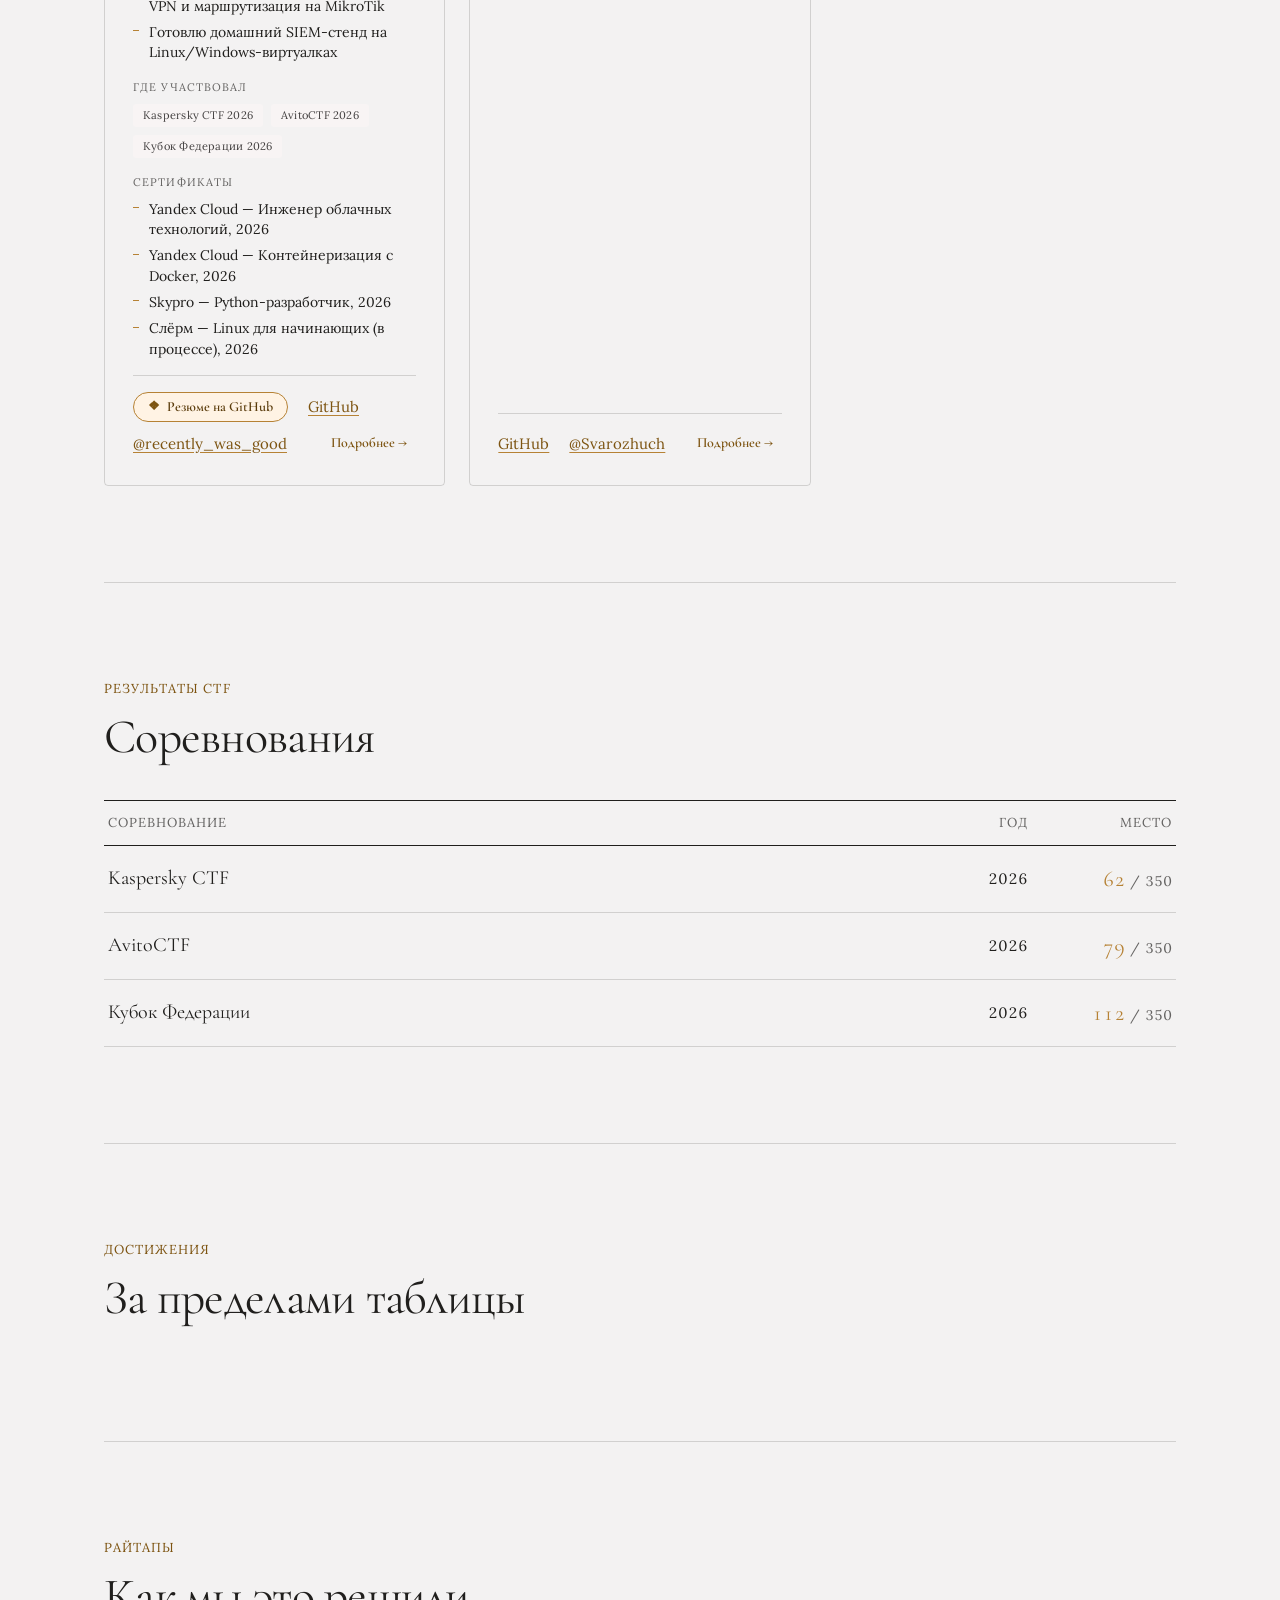
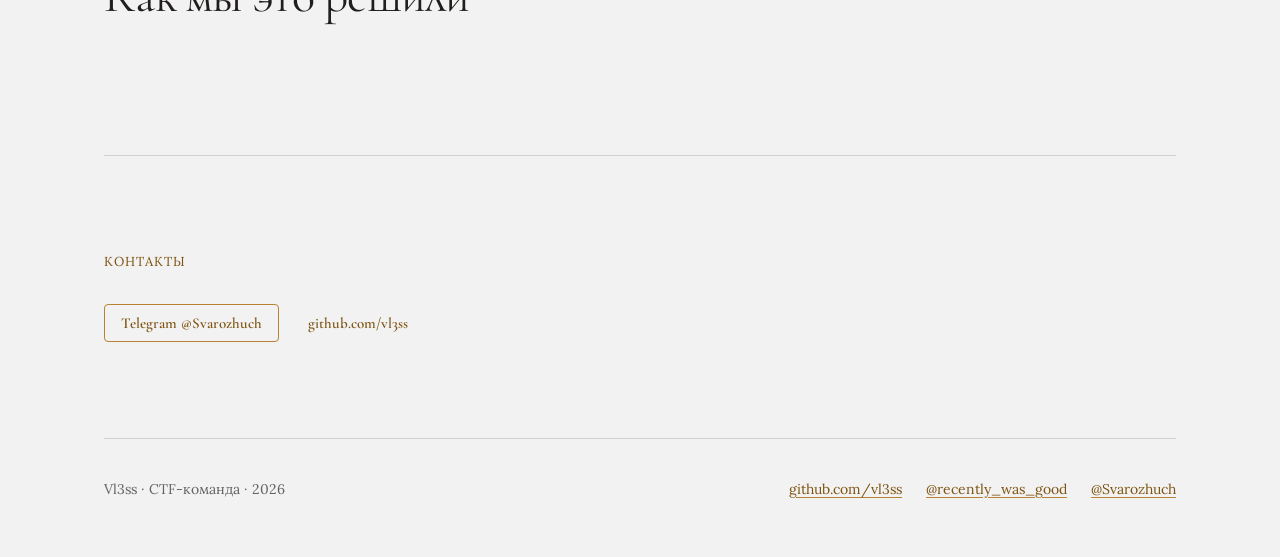
==== commit 96cd21e2: "Add fixxing_3" ====
--- a/index.html
+++ b/index.html
@@ -83,7 +83,7 @@
   <section id="contact" class="section contact">
     <span class="eyebrow">Контакты</span>
     <div class="hero-actions">
-      <a class="btn btn-primary" href="https://t.me/recently_was_good" target="_blank" rel="noopener">Написать в Telegram</a>
+      <a class="btn btn-primary" href="https://t.me/Svarozhuch" target="_blank" rel="noopener">Telegram @Svarozhuch</a>
       <a class="btn btn-ghost" href="https://github.com/vl3ss" target="_blank" rel="noopener">github.com/vl3ss</a>
     </div>
   </section>
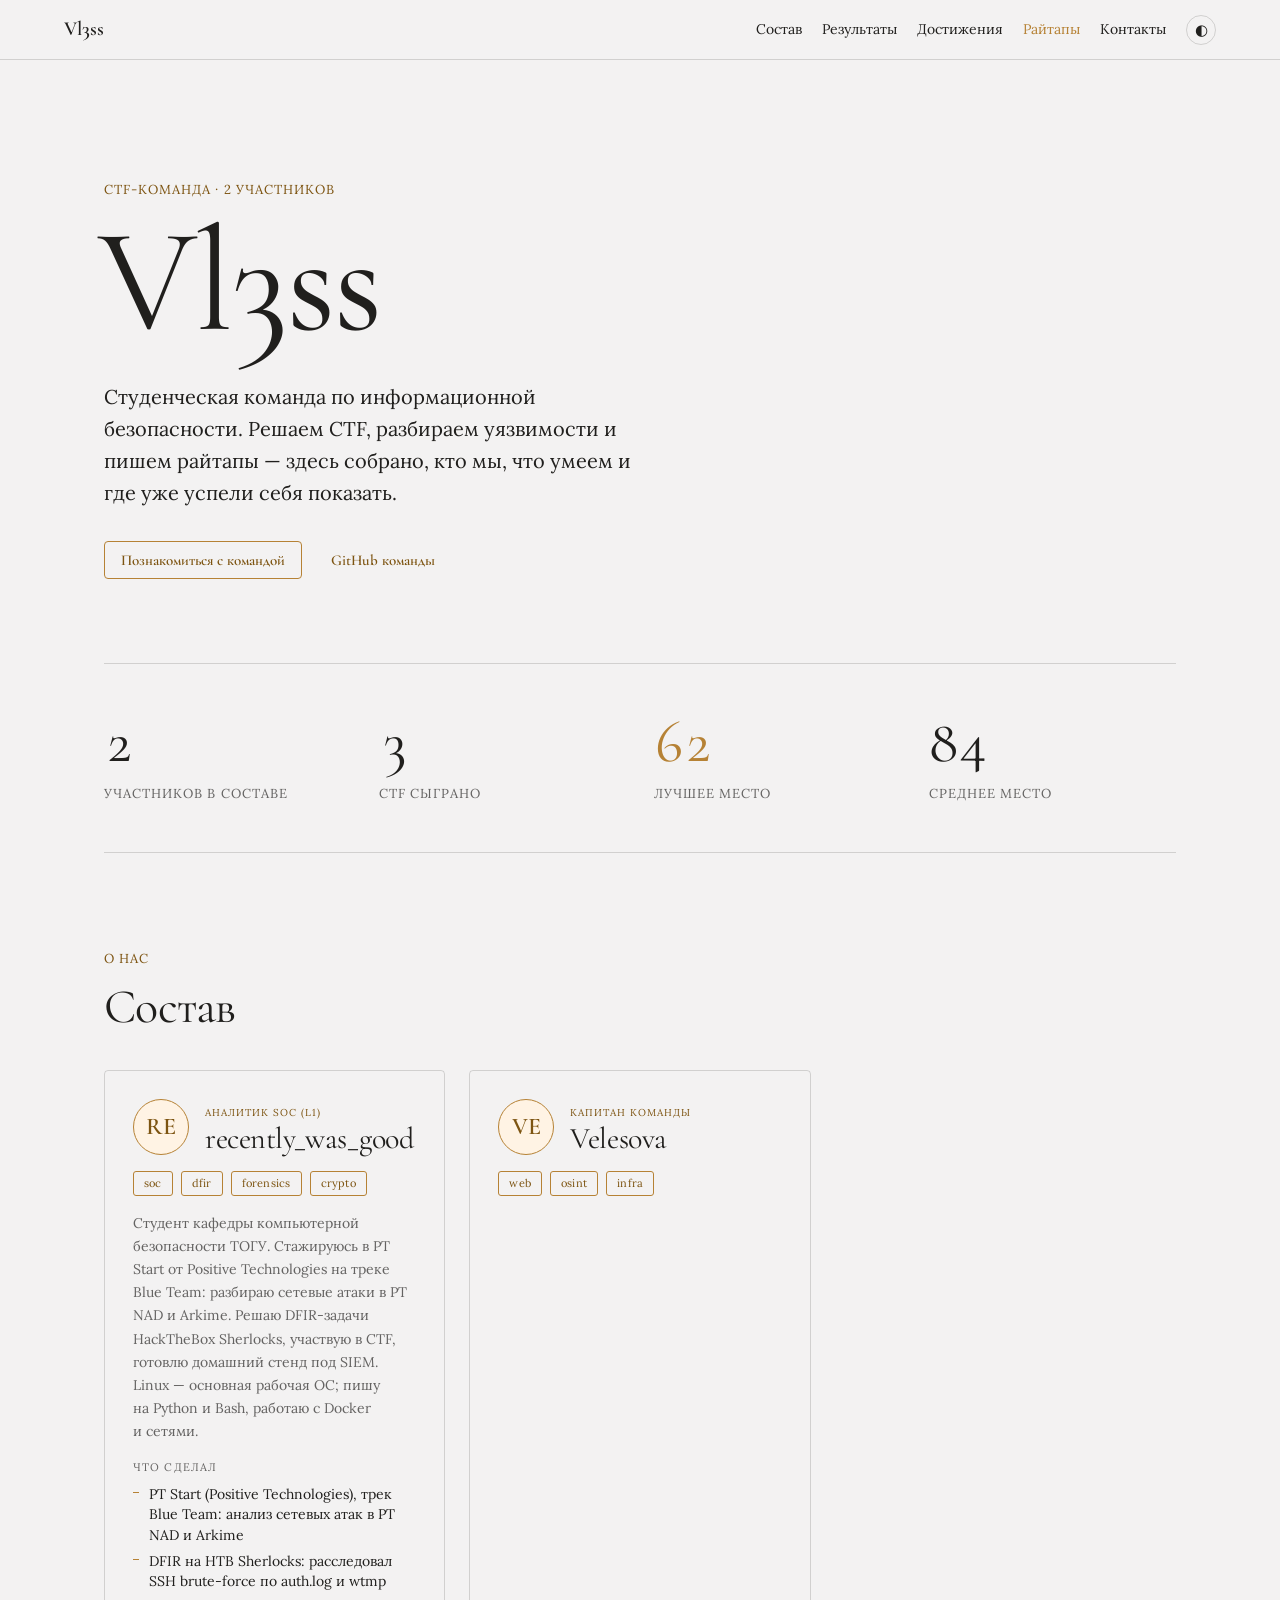
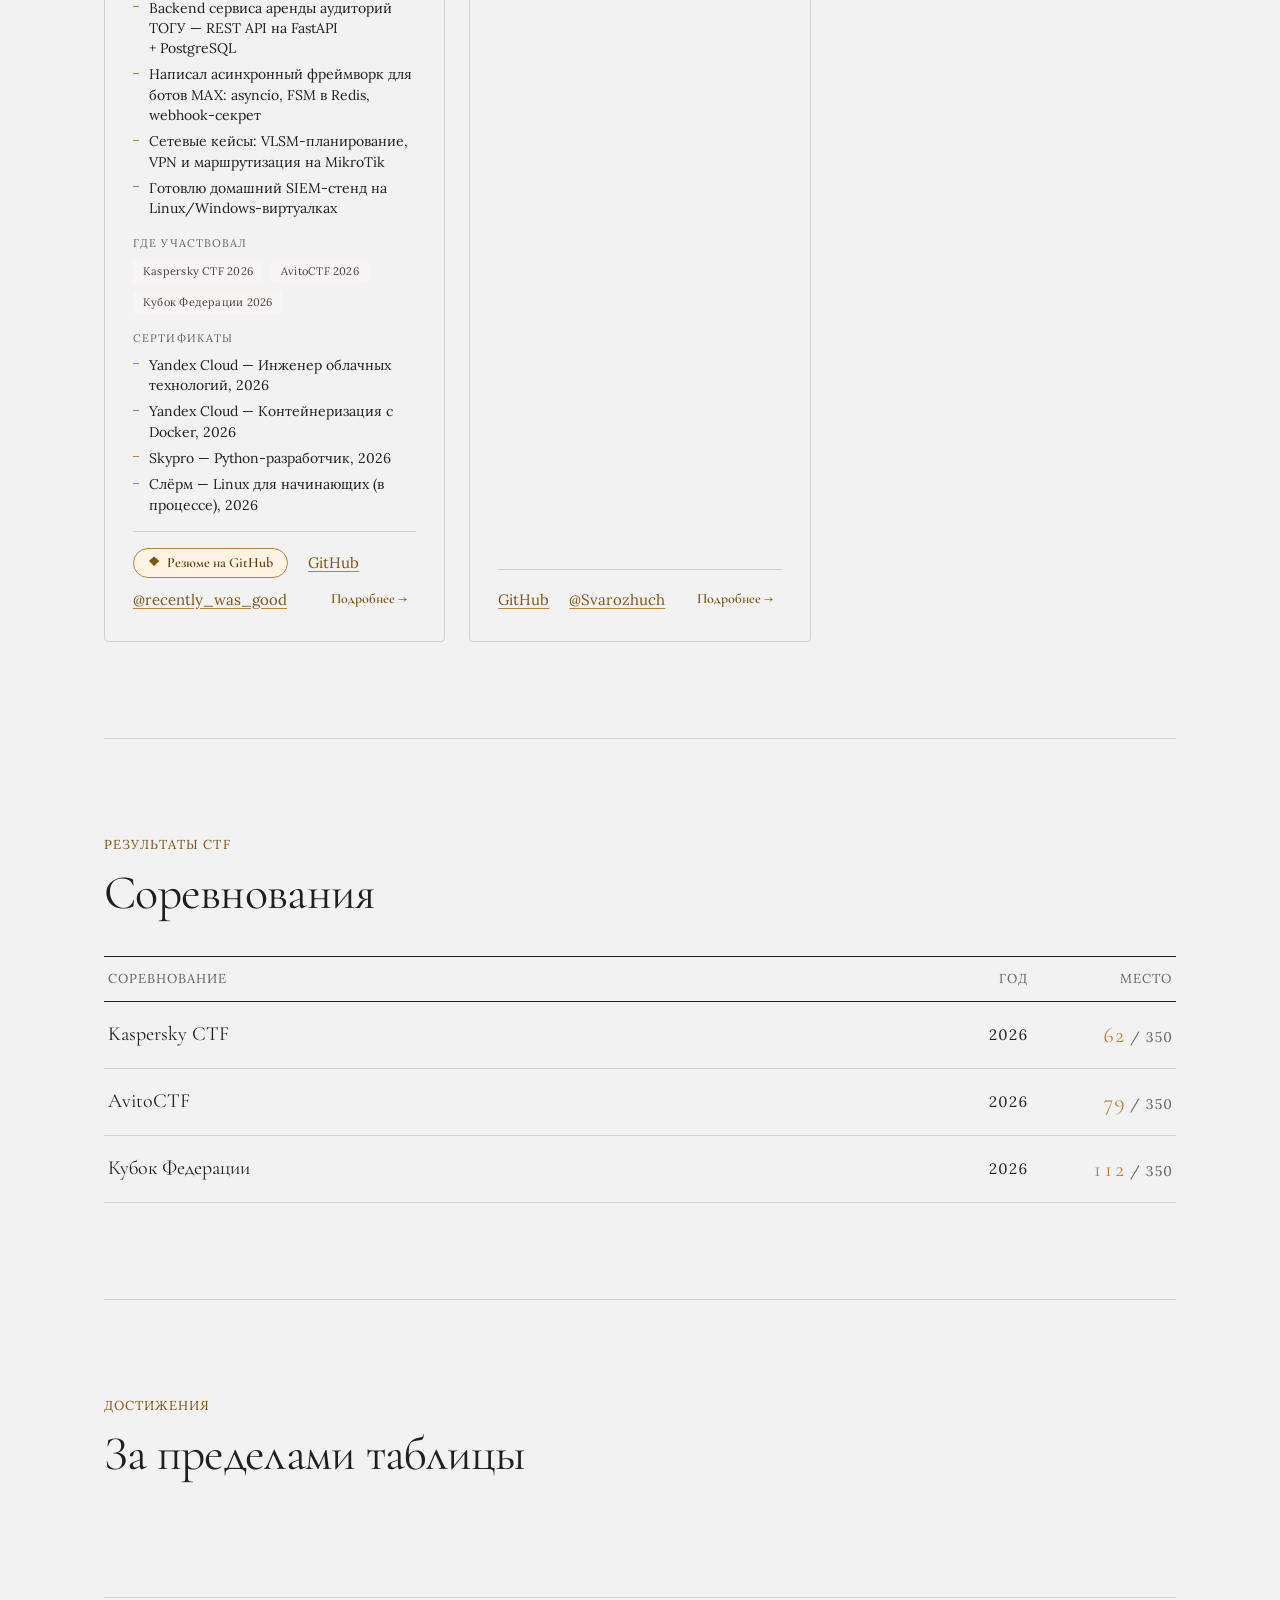
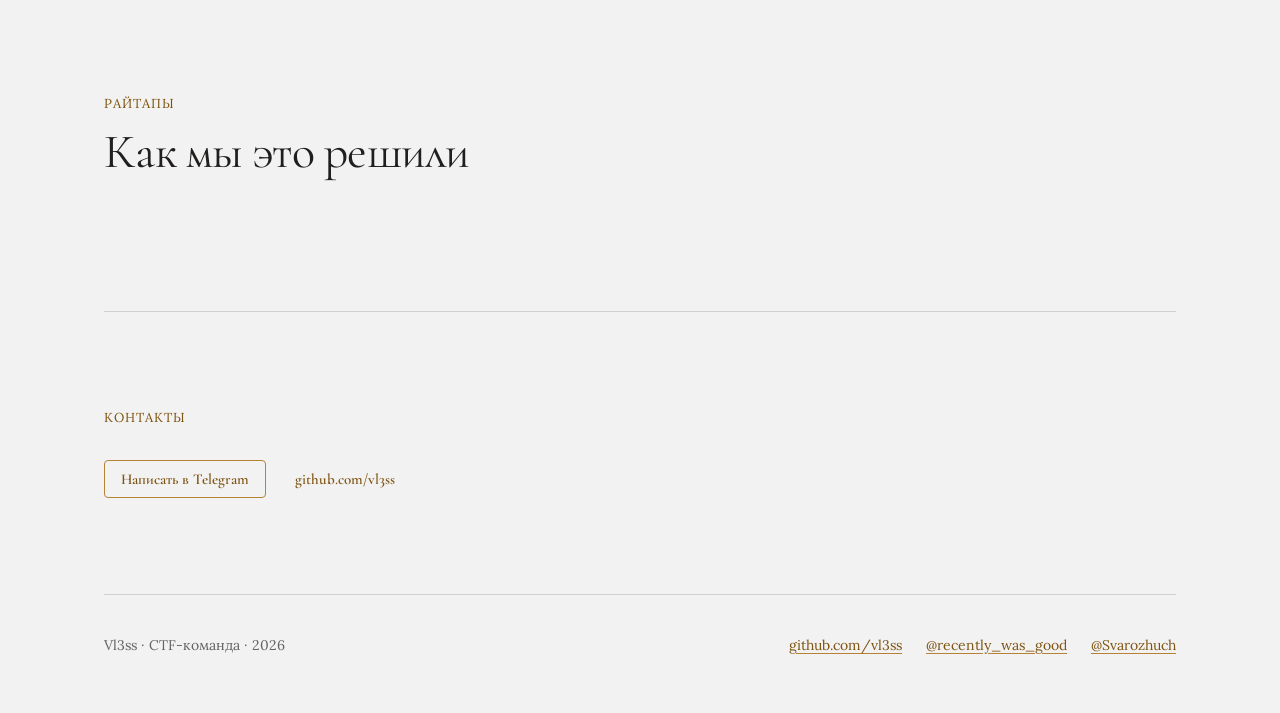
==== commit 4a0fd719: "Add fixxing_4" ====
--- a/index.html
+++ b/index.html
@@ -29,6 +29,10 @@
   <section class="hero">
     <span class="eyebrow" id="heroEyebrow">CTF-команда</span>
     <h1 class="hero-title">Vl3ss</h1>
+    <p class="hero-lead">
+      Студенческая команда по информационной безопасности. Решаем CTF, разбираем уязвимости
+      и пишем райтапы — здесь собрано, кто мы, что умеем и где уже успели себя показать.
+    </p>
     <div class="hero-actions">
       <a class="btn btn-primary" href="#team">Познакомиться с командой</a>
       <a class="btn btn-ghost" href="https://github.com/vl3ss" target="_blank" rel="noopener">GitHub команды</a>
@@ -45,7 +49,6 @@
     <span class="eyebrow">О нас</span>
     <div class="section-head">
       <h2>Состав</h2>
-      <div class="filters" id="skillFilters"></div>
     </div>
     <div class="team-grid" id="teamGrid"></div>
   </section>
@@ -83,7 +86,7 @@
   <section id="contact" class="section contact">
     <span class="eyebrow">Контакты</span>
     <div class="hero-actions">
-      <a class="btn btn-primary" href="https://t.me/Svarozhuch" target="_blank" rel="noopener">Telegram @Svarozhuch</a>
+      <a class="btn btn-primary" href="https://t.me/Svarozhuch" target="_blank" rel="noopener">Написать в Telegram</a>
       <a class="btn btn-ghost" href="https://github.com/vl3ss" target="_blank" rel="noopener">github.com/vl3ss</a>
     </div>
   </section>
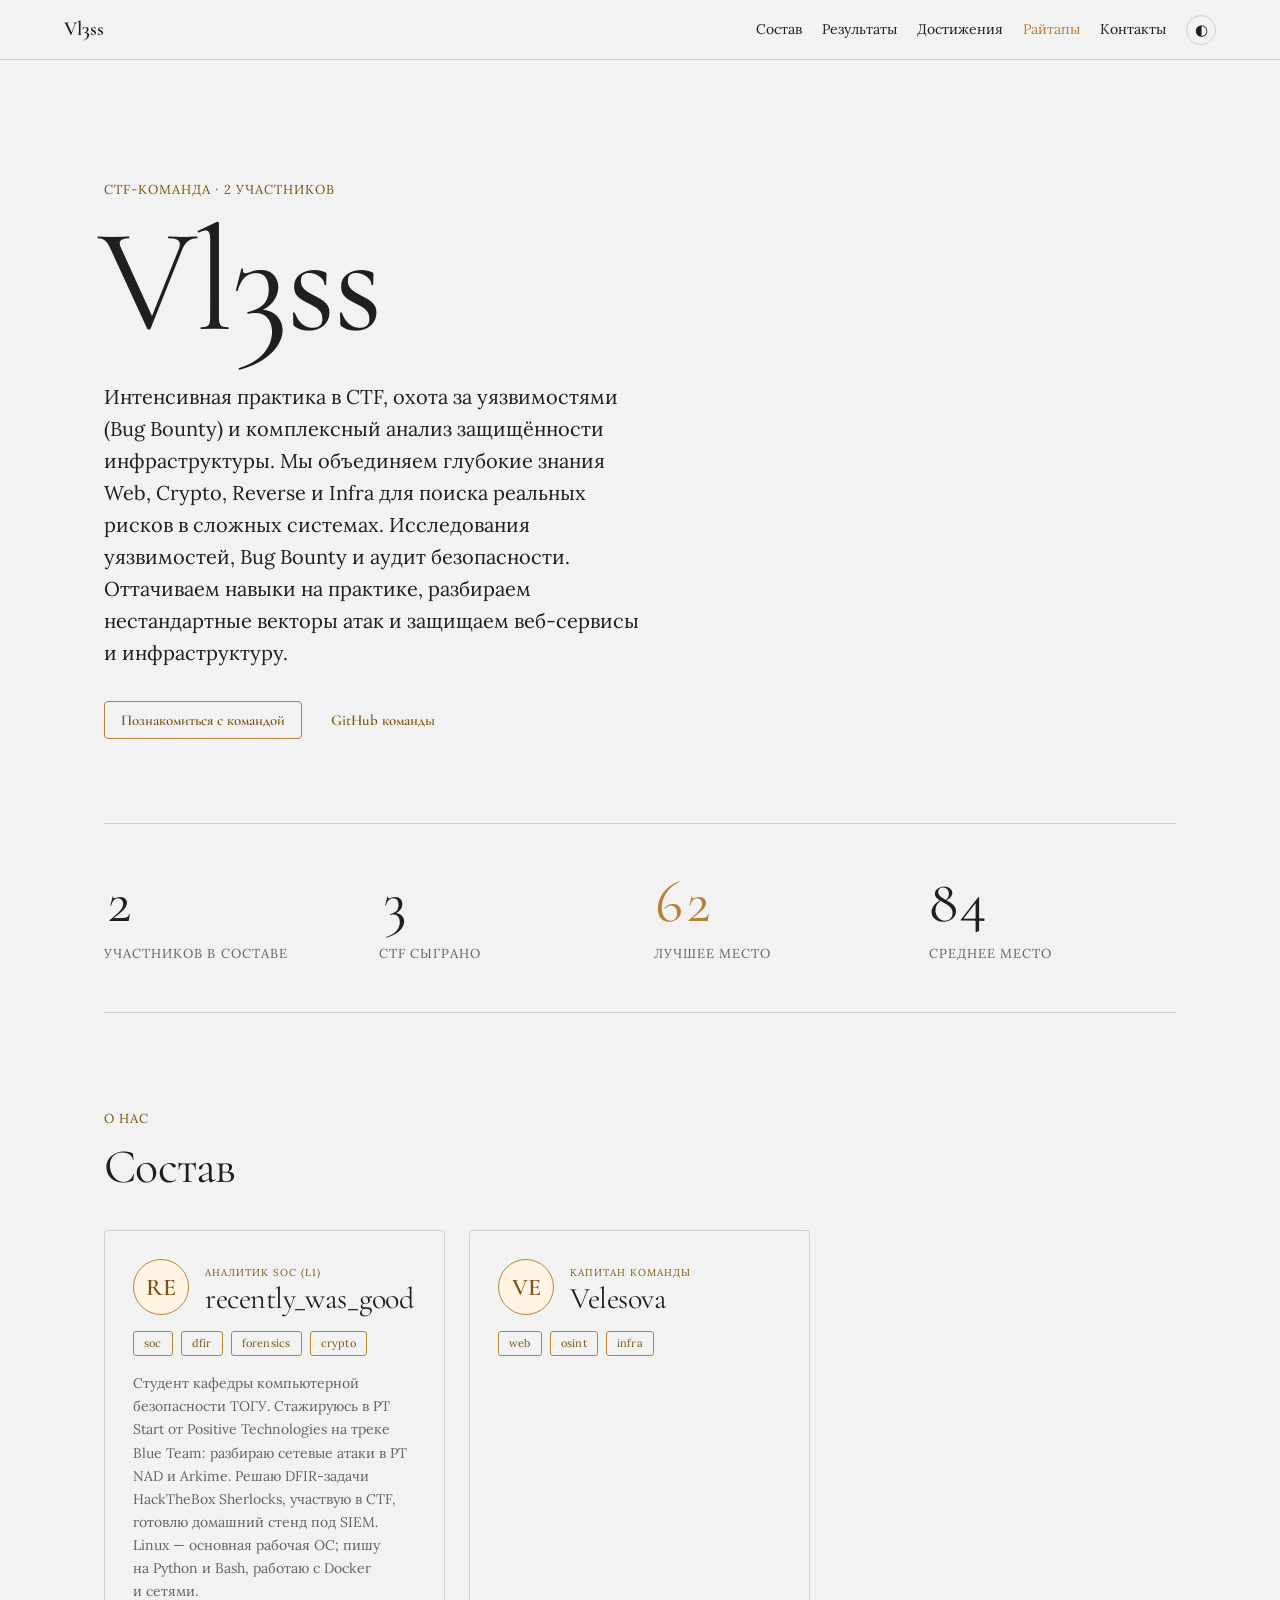
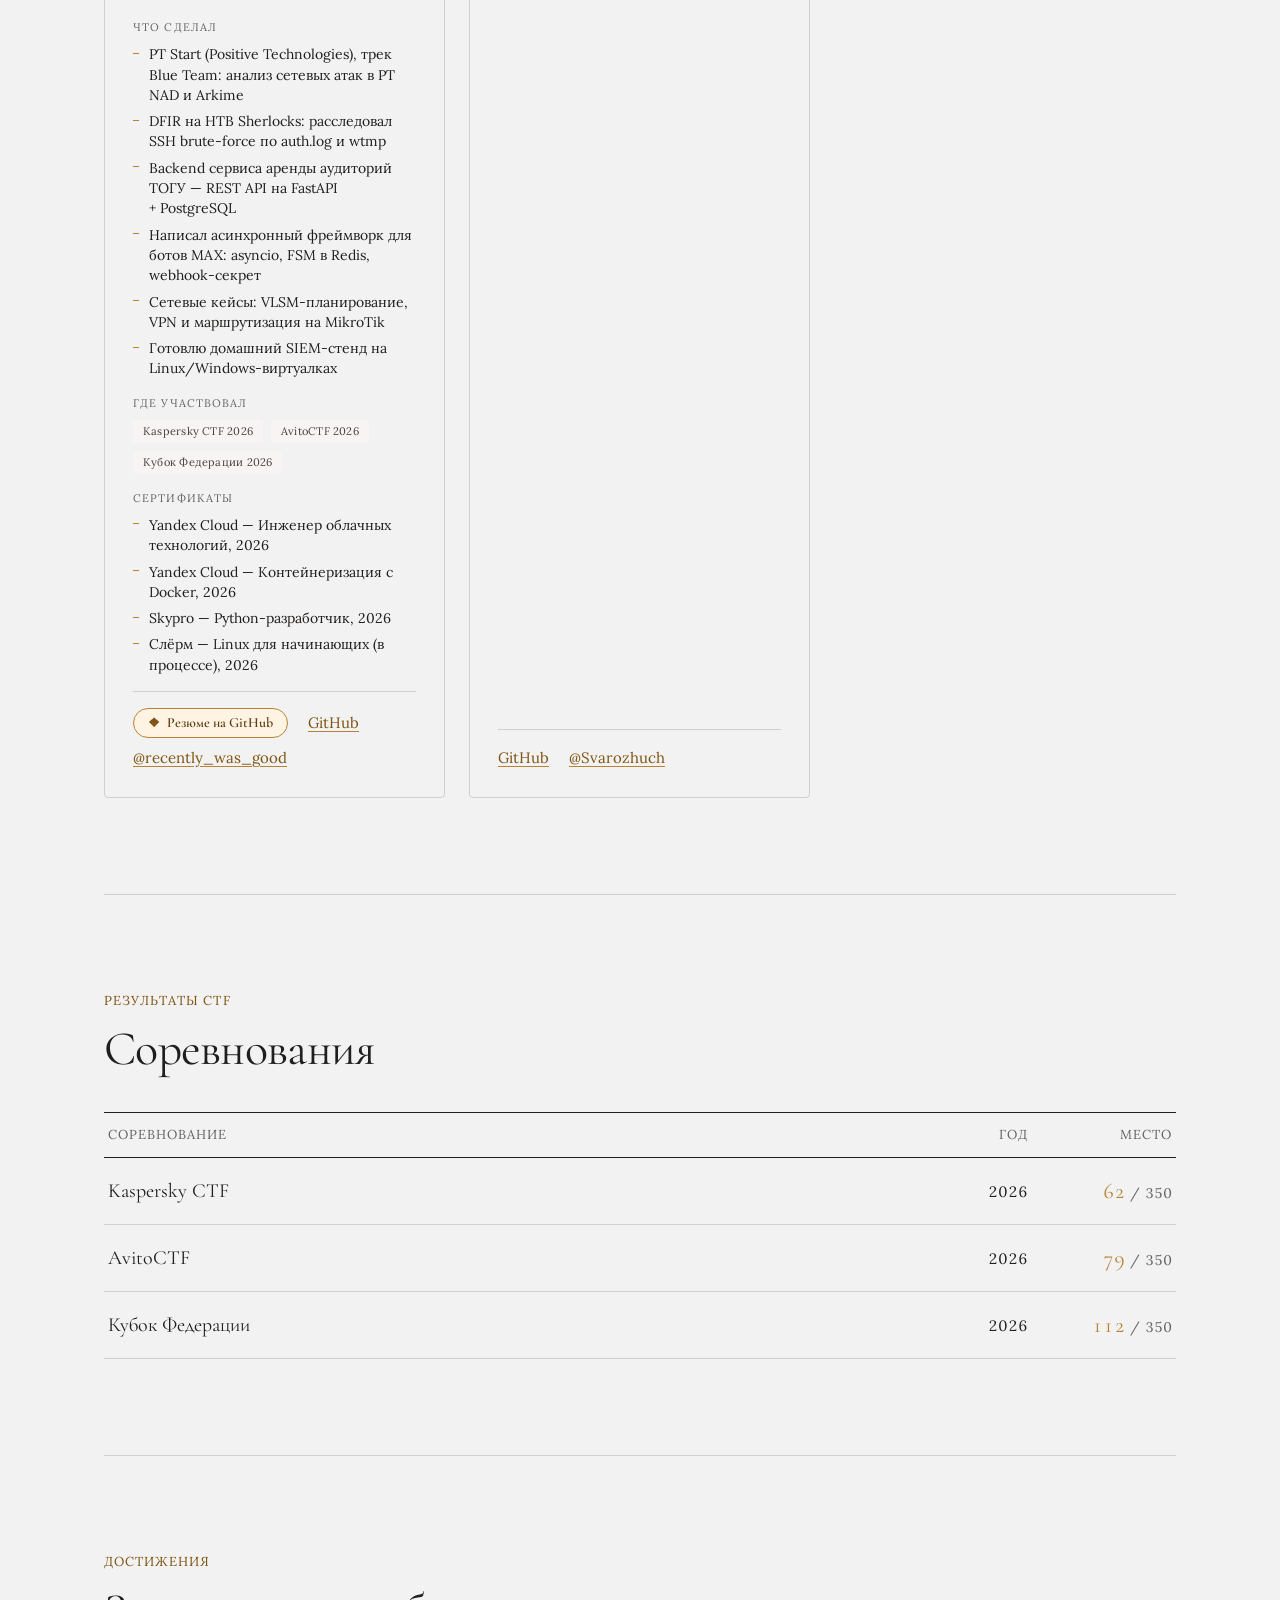
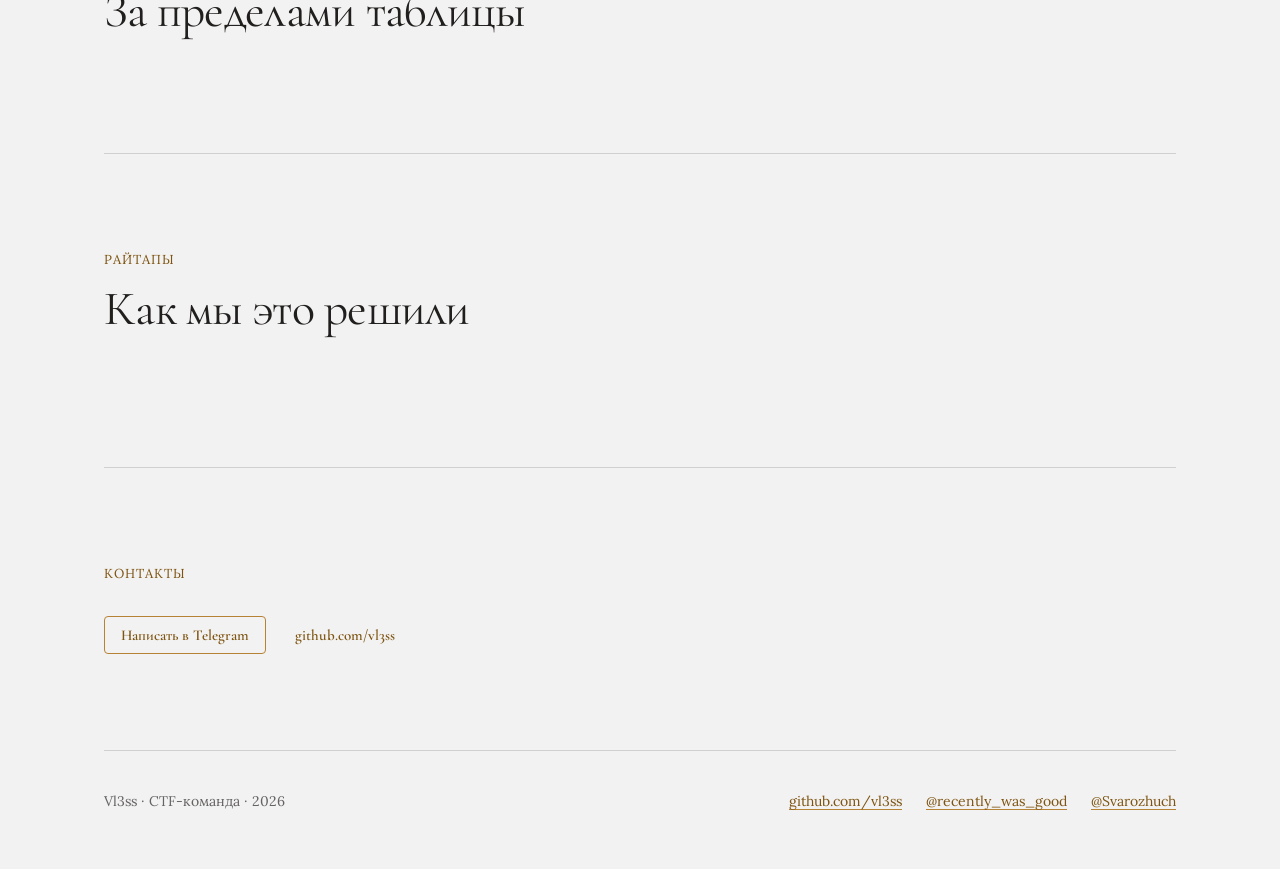
==== commit f19f5b64: "Add fixxing_6" ====
--- a/index.html
+++ b/index.html
@@ -30,8 +30,8 @@
     <span class="eyebrow" id="heroEyebrow">CTF-команда</span>
     <h1 class="hero-title">Vl3ss</h1>
     <p class="hero-lead">
-      Студенческая команда по информационной безопасности. Решаем CTF, разбираем уязвимости
-      и пишем райтапы — здесь собрано, кто мы, что умеем и где уже успели себя показать.
+     Интенсивная практика в CTF, охота за уязвимостями (Bug Bounty) и комплексный анализ защищённости инфраструктуры. Мы объединяем глубокие знания Web, Crypto, Reverse и Infra для поиска реальных рисков в сложных системах.
+     Исследования уязвимостей, Bug Bounty и аудит безопасности. Оттачиваем навыки на практике, разбираем нестандартные векторы атак и защищаем веб-сервисы и инфраструктуру.
     </p>
     <div class="hero-actions">
       <a class="btn btn-primary" href="#team">Познакомиться с командой</a>
--- a/style.css
+++ b/style.css
@@ -50,7 +50,7 @@
 }
 
 *, *::before, *::after { box-sizing: border-box; }
-html { scroll-behavior: smooth; }
+html { scroll-behavior: smooth; scroll-padding-top: 76px; }
 body {
   margin: 0;
   background: var(--color-bg);
@@ -92,6 +92,7 @@
 .tag {
   display: inline-flex; align-items: center; font-size: 11px; letter-spacing: .02em;
   padding: 3px 10px; border-radius: 3px; white-space: nowrap;
+  transition: background .2s ease, border-color .2s ease, color .2s ease;
 }
 .tag-accent { background: var(--color-accent-soft); color: var(--color-accent-ink); }
 .tag-neutral { background: var(--color-neutral-soft); color: var(--color-neutral-ink); }
@@ -116,8 +117,9 @@
 .theme-toggle {
   background: none; border: 1px solid var(--color-divider); border-radius: 50%;
   width: 30px; height: 30px; cursor: pointer; color: var(--color-text); font-size: 15px;
-}
-.theme-toggle:hover { border-color: var(--color-accent); color: var(--color-accent); }
+  transition: border-color .2s ease, color .2s ease, transform .2s ease;
+}
+.theme-toggle:hover { border-color: var(--color-accent); color: var(--color-accent); transform: rotate(18deg); }
 
 main { max-width: 1200px; margin: 0 auto; padding: 0 var(--gutter); }
 
@@ -152,10 +154,12 @@
 .card {
   display: flex; flex-direction: column; gap: 16px; padding: 28px;
   border: 1px solid var(--color-divider); border-radius: var(--radius-md);
-  background: transparent; color: var(--color-text);
-  transition: border-color .25s, box-shadow .25s, transform .25s, opacity .3s;
-}
-.card:hover { border-color: var(--color-accent); box-shadow: var(--shadow-md); transform: translateY(-2px); }
+  background: transparent; color: var(--color-text); cursor: pointer;
+  transition: border-color .3s ease, box-shadow .3s ease, transform .3s cubic-bezier(.22,.61,.36,1), opacity .3s ease;
+}
+.card:hover { border-color: var(--color-accent); box-shadow: var(--shadow-md); transform: translateY(-3px); }
+.card:active { transform: translateY(-1px); transition-duration: .1s; }
+.card:focus-visible { outline: 2px solid var(--color-accent); outline-offset: 3px; border-color: var(--color-accent); }
 .card.is-hidden { display: none; }
 .card-top { display: flex; align-items: center; gap: 16px; }
 .avatar {
@@ -205,6 +209,7 @@
   display: grid; grid-template-columns: minmax(0, 1fr) 100px 120px;
   gap: 24px; align-items: center; padding: 16px 4px;
   border-bottom: 1px solid var(--color-divider); font-size: 15px;
+  transition: background .2s ease;
 }
 .results .row:not(.head):hover { background: var(--color-accent-soft); }
 .results .head { padding: 12px 4px; border-bottom-color: var(--color-text); font-size: 13px; letter-spacing: .08em; text-transform: uppercase; color: var(--color-muted); }
@@ -263,10 +268,15 @@
 @keyframes rise { from { opacity: 0; transform: translateY(12px); } }
 
 /* Появление при прокрутке */
-.reveal { opacity: 0; transform: translateY(16px); transition: opacity .6s ease, transform .6s ease; }
+.reveal { opacity: 0; transform: translateY(20px); transition: opacity .7s cubic-bezier(.22,.61,.36,1), transform .7s cubic-bezier(.22,.61,.36,1); will-change: opacity, transform; }
 .reveal.visible { opacity: 1; transform: none; }
+/* Лёгкий каскад появления внутри сеток */
+.team-grid .card:nth-child(2), .ach-grid .reveal:nth-child(2), .writeup-grid .reveal:nth-child(2) { transition-delay: .08s; }
+.team-grid .card:nth-child(3), .ach-grid .reveal:nth-child(3), .writeup-grid .reveal:nth-child(3) { transition-delay: .16s; }
+.team-grid .card:nth-child(4), .ach-grid .reveal:nth-child(4), .writeup-grid .reveal:nth-child(4) { transition-delay: .24s; }
 @media (prefers-reduced-motion: reduce) {
   html { scroll-behavior: auto; }
-  .reveal { opacity: 1; transform: none; transition: none; }
-  .card:hover { transform: none; }
-}
+  .reveal { opacity: 1; transform: none; transition: none; transition-delay: 0s !important; }
+  .card:hover, .card:active { transform: none; }
+  .theme-toggle:hover { transform: none; }
+}
